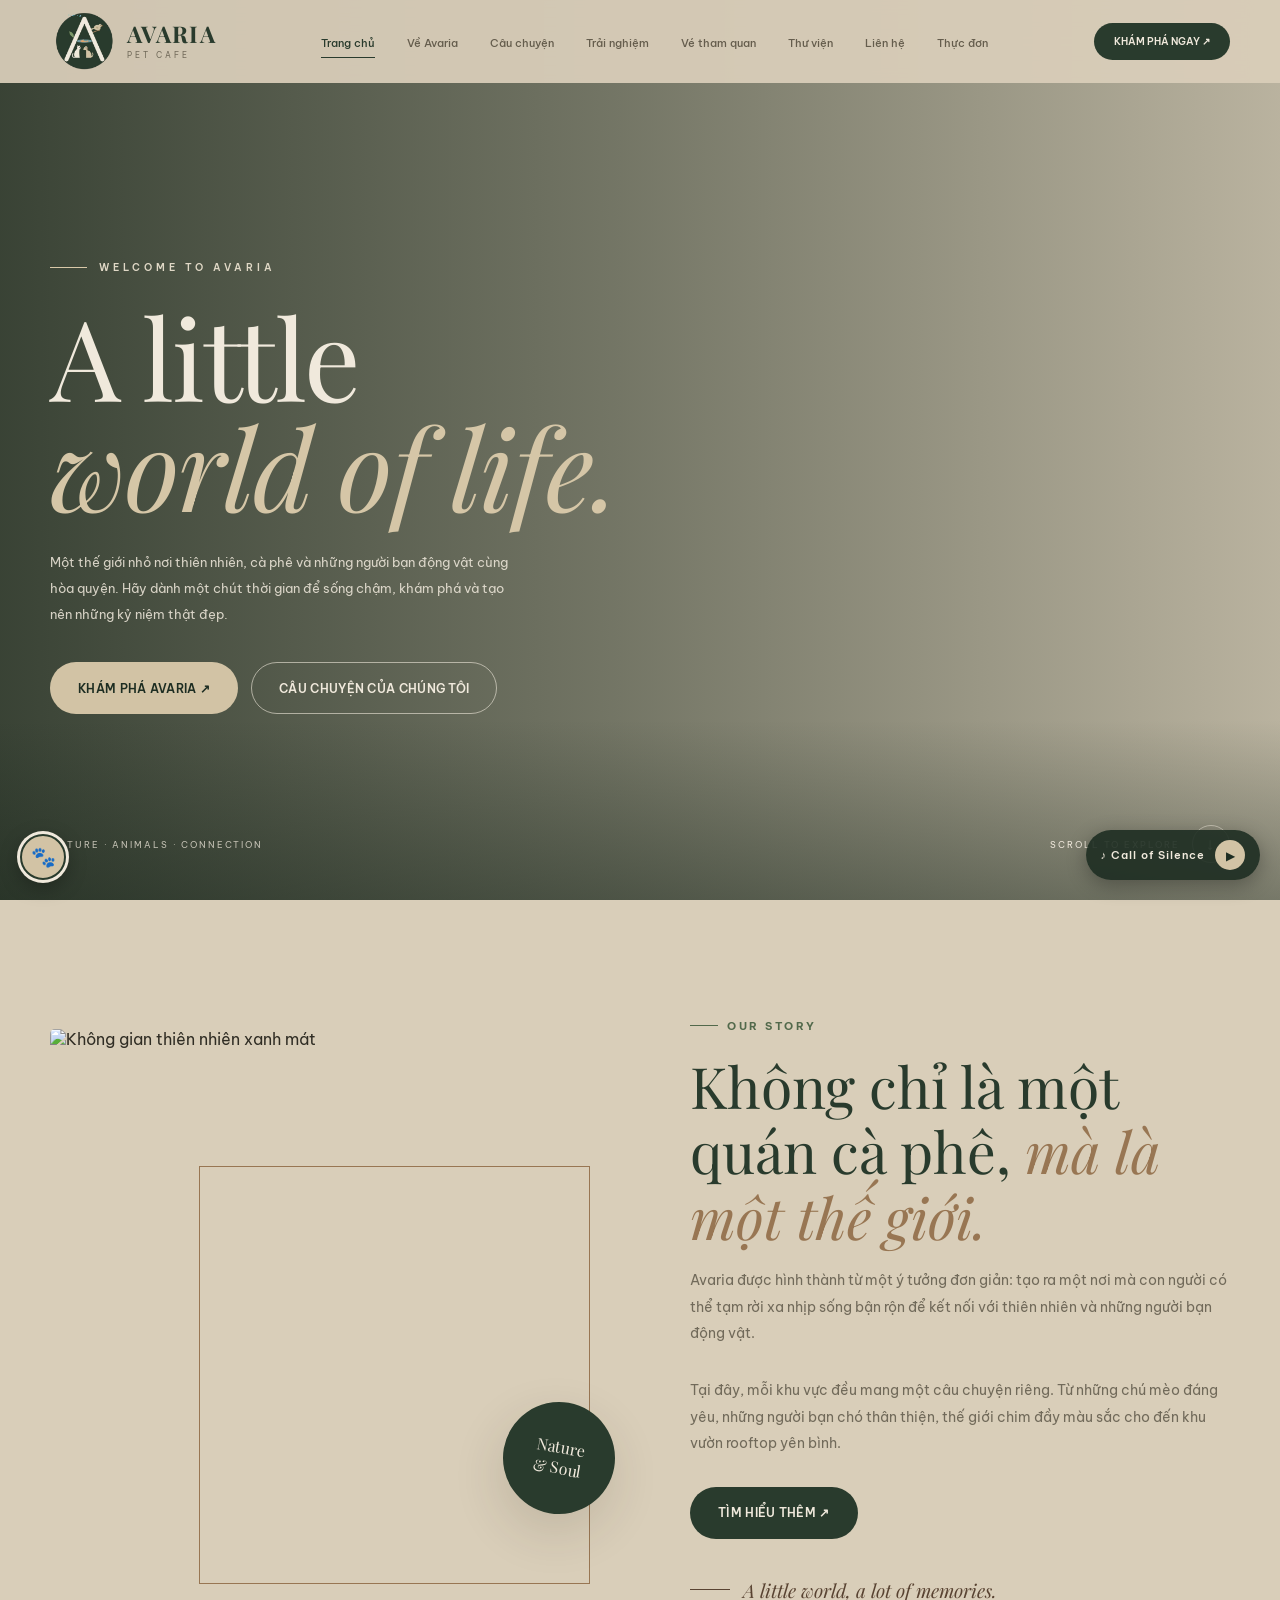
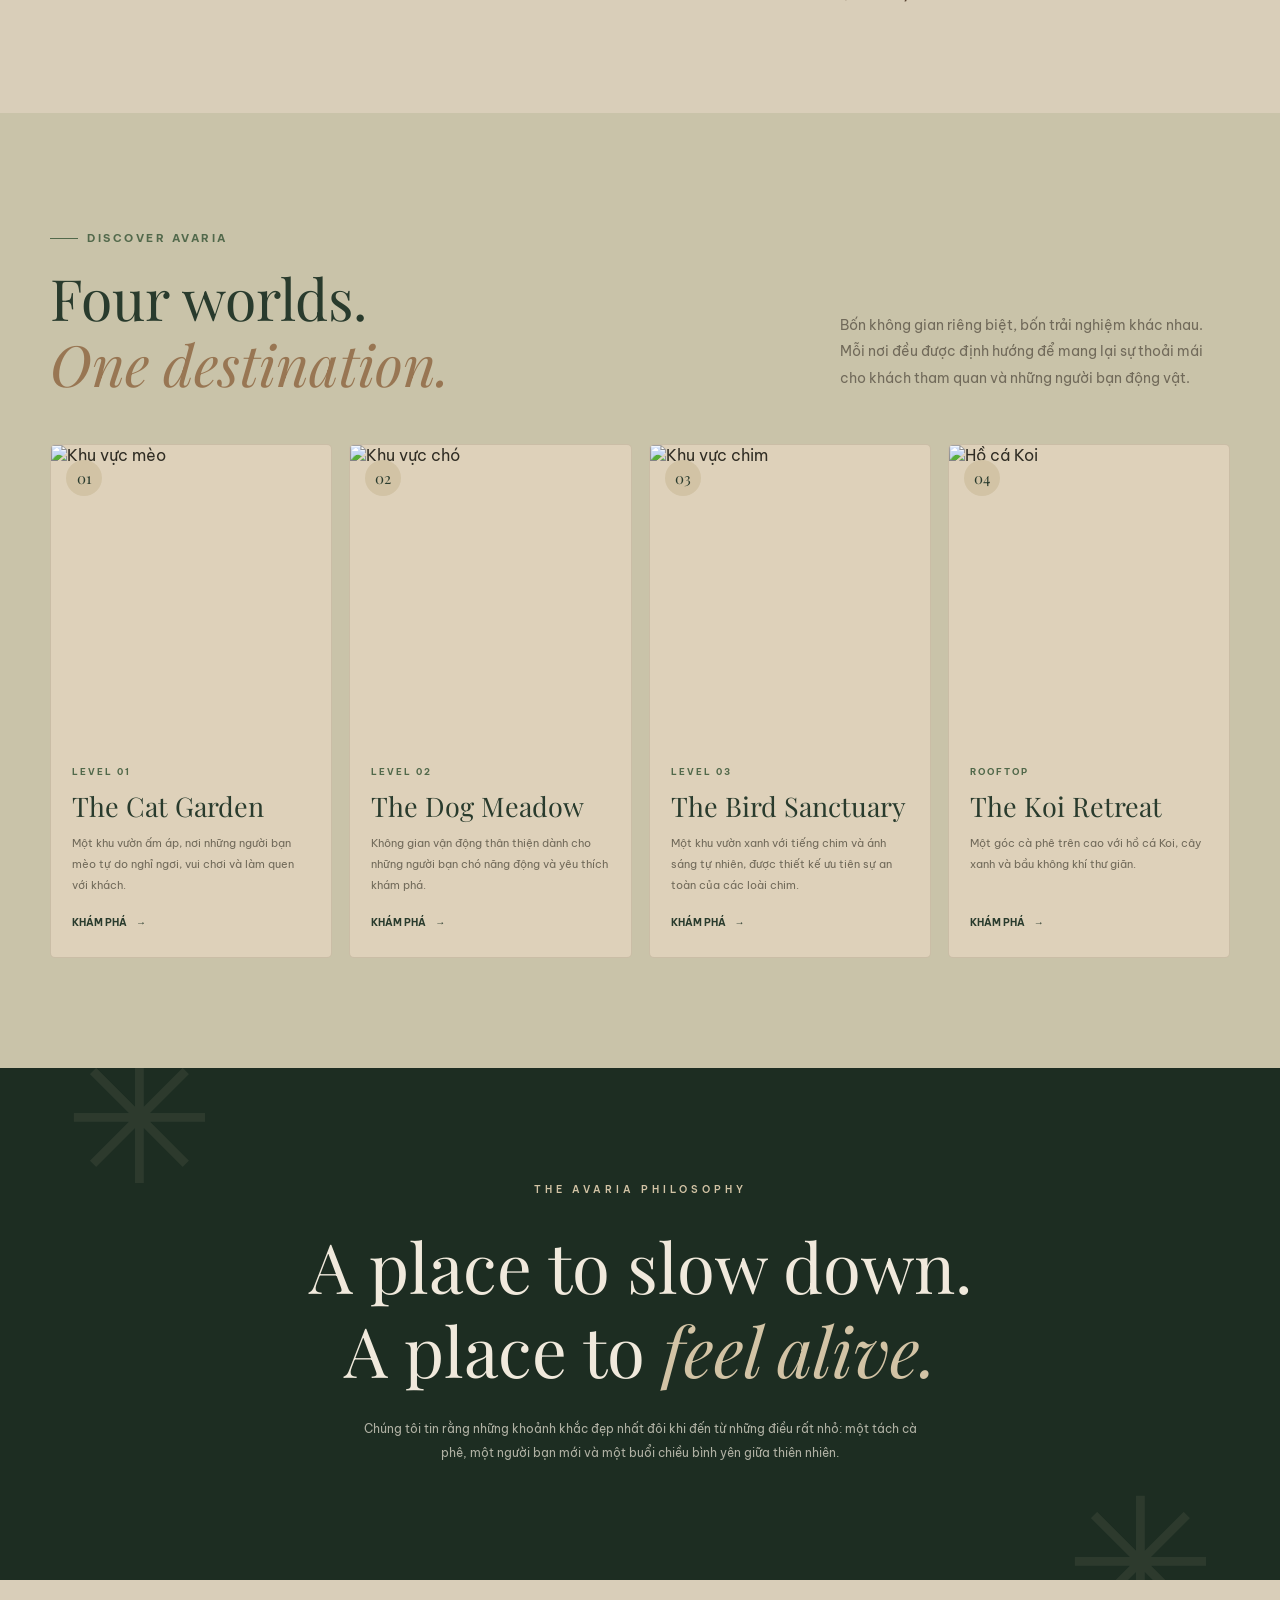
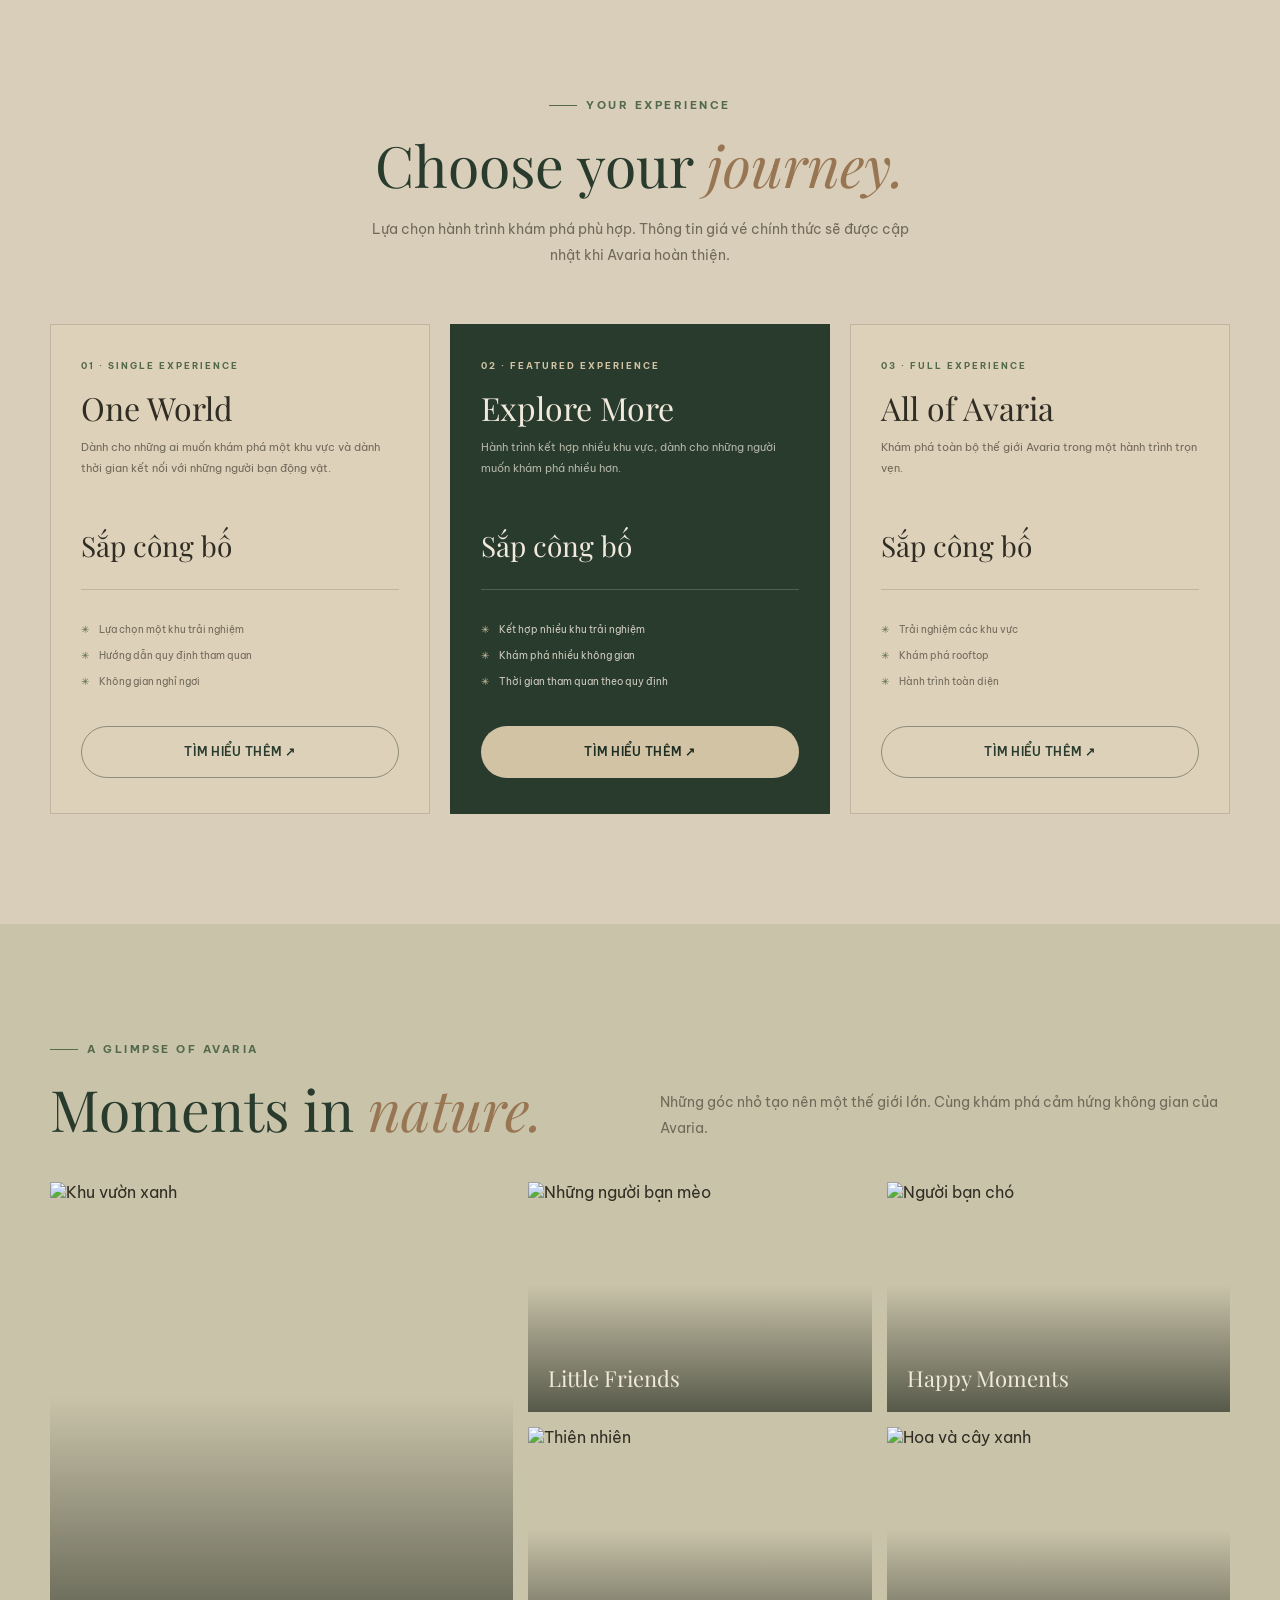
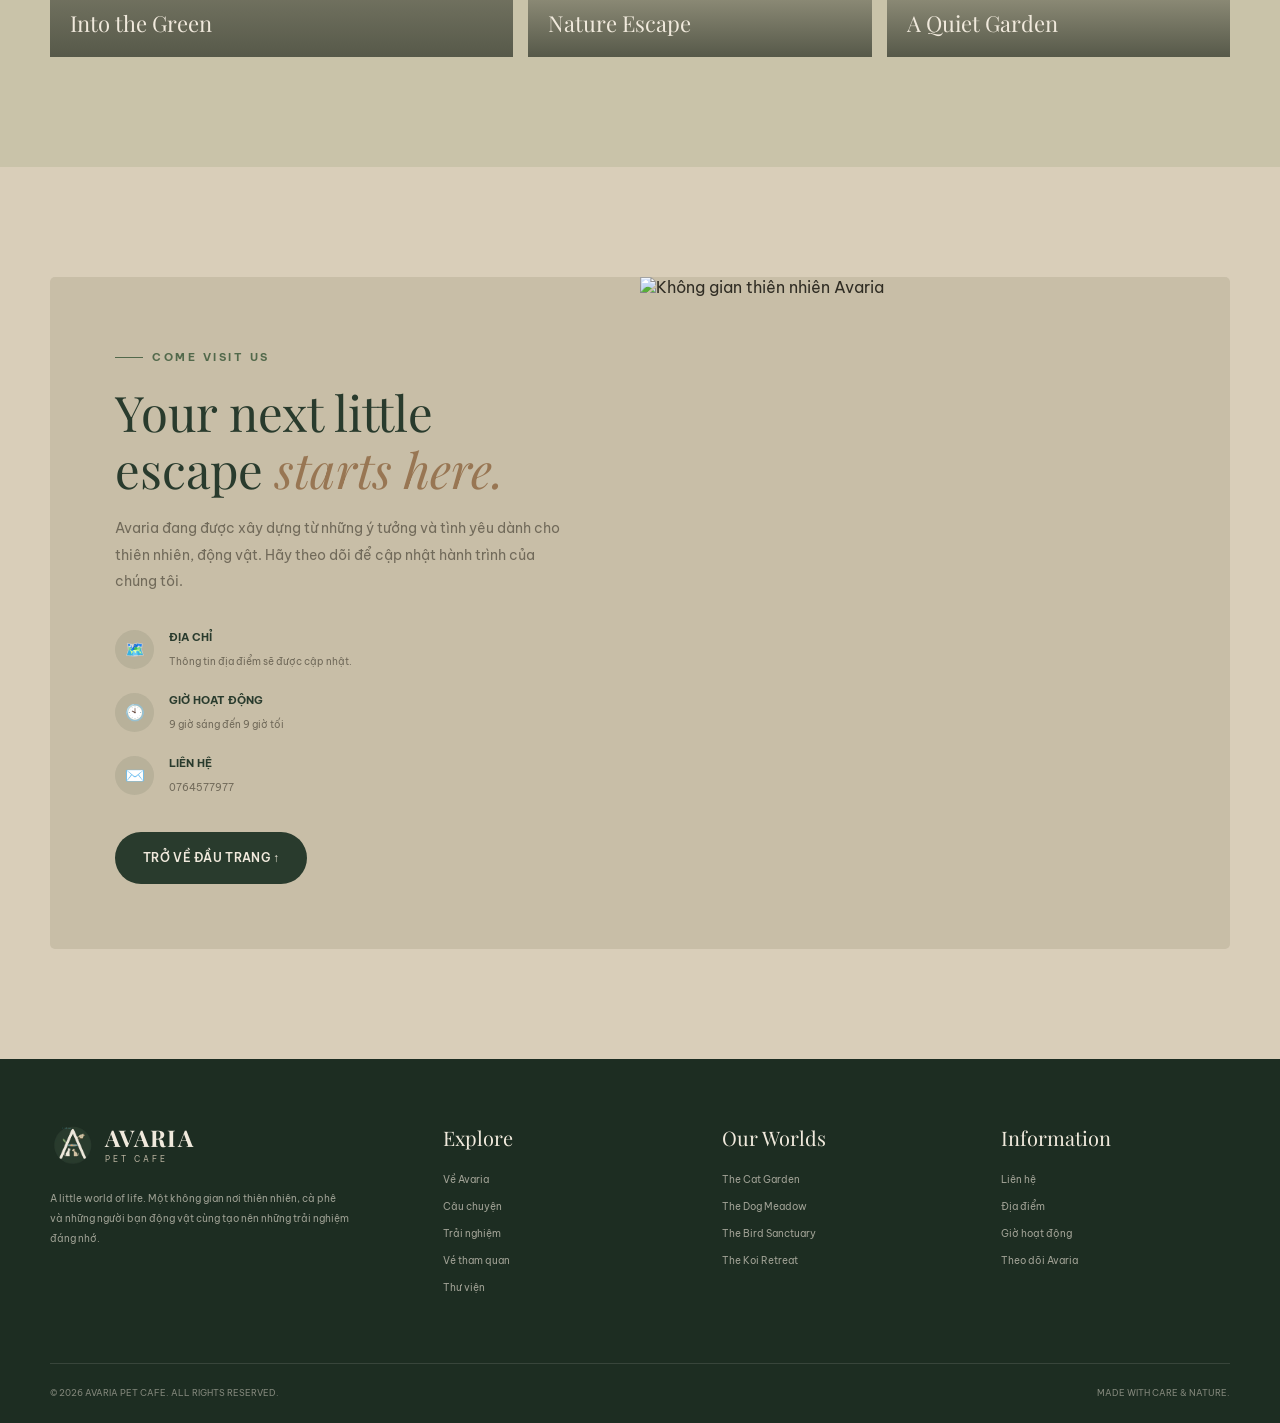
==== index.html @ 608d0e8e "Avaria Pet Cafe website" ====
<!DOCTYPE html>
<html lang="vi">
<head>
    <meta charset="UTF-8">
    <meta name="viewport" content="width=device-width, initial-scale=1.0">
    <meta name="description" content="Avaria Pet Cafe - Không gian cà phê thiên nhiên và trải nghiệm gần gũi với những người bạn động vật.">
    <meta name="theme-color" content="#293b2d">

    <title>Avaria Pet Cafe | A Little World of Life</title>

    <link rel="preconnect" href="https://fonts.googleapis.com">
    <link rel="preconnect" href="https://fonts.gstatic.com" crossorigin>

    <link href="https://fonts.googleapis.com/css2?family=Playfair+Display:ital,wght@0,400;0,500;0,600;1,400;1,500&family=Be+Vietnam+Pro:wght@300;400;500;600;700;800&display=swap" rel="stylesheet">

    <link rel="stylesheet" href="style.css">
</head>

<body>

    <!-- HEADER -->

    <header class="header" id="header">
        <div class="container navbar">

            <a href="#home" class="logo">
                <img src="logoava.png" alt="Avaria Pet Cafe Logo" class="logo-img">
                <div class="logo-text">
                    <strong>AVARIA</strong>
                    <span>PET CAFE</span>
                </div>
            </a>

            <ul class="nav-links" id="navLinks">
                <li><a href="#home" class="active">Trang chủ</a></li>
                <li><a href="#about">Về Avaria</a></li>
                <li><a href="story.html">Câu chuyện</a></li>
                <li><a href="#experience">Trải nghiệm</a></li>
                <li><a href="#tickets">Vé tham quan</a></li>
                <li><a href="#gallery">Thư viện</a></li>
                <li><a href="#contact">Liên hệ</a></li>
                <li><a href="menu.html" class="active">Thực đơn</a></li>
            </ul>

            <div class="nav-right">
                <a href="#tickets" class="nav-booking">KHÁM PHÁ NGAY ↗</a>

                <button
                    class="menu-toggle"
                    id="menuToggle"
                    aria-label="Mở menu"
                    aria-expanded="false"
                >☰</button>
            </div>

        </div>
    </header>


    <main>

        <!-- HERO -->

        <section class="hero" id="home">

            <div class="container">
                <div class="hero-content">

                    <div class="hero-label">
                        Welcome to Avaria
                    </div>

                    <h1>
                        A little
                        <span>world of life.</span>
                    </h1>

                    <p class="hero-description">
                        Một thế giới nhỏ nơi thiên nhiên, cà phê và những người
                        bạn động vật cùng hòa quyện. Hãy dành một chút thời gian
                        để sống chậm, khám phá và tạo nên những kỷ niệm thật đẹp.
                    </p>

                    <div class="hero-actions">
                        <a href="#experience" class="btn btn-primary">
                            KHÁM PHÁ AVARIA ↗
                        </a>

                        <a href="#about" class="btn btn-outline">
                            CÂU CHUYỆN CỦA CHÚNG TÔI
                        </a>
                    </div>

                </div>
            </div>

            <div class="hero-bottom">
                <div class="container hero-bottom-inner">

                    <div class="hero-note">
                        NATURE · ANIMALS · CONNECTION
                    </div>

                    <a href="#about" class="scroll-indicator">
                        SCROLL TO EXPLORE
                        <span>↓</span>
                    </a>

                </div>
            </div>

        </section>


        <!-- ABOUT -->

        <section class="section intro" id="about">

            <div class="container intro-grid">

                <div class="intro-image reveal">

                    <img
                        src="https://images.unsplash.com/photo-1441974231531-c6227db76b6e?auto=format&fit=crop&w=1000&q=85"
                        alt="Không gian thiên nhiên xanh mát"
                        loading="lazy"
                    >

                    <div class="intro-stamp">
                        Nature<br>& Soul
                    </div>

                </div>


                <div class="intro-content reveal">

                    <div class="section-tag">Our Story</div>

                    <h2 class="section-title">
                        Không chỉ là một quán cà phê,
                        <span class="accent">mà là một thế giới.</span>
                    </h2>

                    <p class="section-description">
                        Avaria được hình thành từ một ý tưởng đơn giản:
                        tạo ra một nơi mà con người có thể tạm rời xa nhịp sống
                        bận rộn để kết nối với thiên nhiên và những người bạn động vật.
                    </p>

                    <p class="section-description">
                        Tại đây, mỗi khu vực đều mang một câu chuyện riêng.
                        Từ những chú mèo đáng yêu, những người bạn chó thân thiện,
                        thế giới chim đầy màu sắc cho đến khu vườn rooftop yên bình.
                    </p>

                    <a href="#experience" class="btn btn-primary">
                        TÌM HIỂU THÊM ↗
                    </a>

                    <div class="intro-signature">
                        <div class="signature-line"></div>
                        <span>A little world, a lot of memories.</span>
                    </div>

                </div>

            </div>

        </section>


        <!-- EXPERIENCE -->

        <section class="section experience" id="experience">

            <div class="container">

                <div class="experience-heading reveal">

                    <div>
                        <div class="section-tag">Discover Avaria</div>

                        <h2 class="section-title">
                            Four worlds.<br>
                            <span class="accent">One destination.</span>
                        </h2>
                    </div>

                    <p class="section-description">
                        Bốn không gian riêng biệt, bốn trải nghiệm khác nhau.
                        Mỗi nơi đều được định hướng để mang lại sự thoải mái
                        cho khách tham quan và những người bạn động vật.
                    </p>

                </div>


                <div class="experience-grid">

                    <article class="experience-card reveal">

                        <div class="experience-image">
                            <img
                                src="https://images.unsplash.com/photo-1573865526739-10659fec78a5?auto=format&fit=crop&w=800&q=85"
                                alt="Khu vực mèo"
                                loading="lazy"
                            >

                            <div class="experience-number">01</div>
                        </div>

                        <div class="experience-info">
                            <small>Level 01</small>
                            <h3>The Cat Garden</h3>

                            <p>
                                Một khu vườn ấm áp, nơi những người bạn mèo
                                tự do nghỉ ngơi, vui chơi và làm quen với khách.
                            </p>

                            <a href="#contact" class="text-link">
                                KHÁM PHÁ <span>→</span>
                            </a>
                        </div>

                    </article>


                    <article class="experience-card reveal">

                        <div class="experience-image">
                            <img
                                src="https://images.unsplash.com/photo-1551717743-49959800b1f6?auto=format&fit=crop&w=800&q=85"
                                alt="Khu vực chó"
                                loading="lazy"
                            >

                            <div class="experience-number">02</div>
                        </div>

                        <div class="experience-info">
                            <small>Level 02</small>
                            <h3>The Dog Meadow</h3>

                            <p>
                                Không gian vận động thân thiện dành cho những
                                người bạn chó năng động và yêu thích khám phá.
                            </p>

                            <a href="#contact" class="text-link">
                                KHÁM PHÁ <span>→</span>
                            </a>
                        </div>

                    </article>


                    <article class="experience-card reveal">

                        <div class="experience-image">
                            <img
                                src="https://images.unsplash.com/photo-1444464666168-49d633b86797?auto=format&fit=crop&w=800&q=85"
                                alt="Khu vực chim"
                                loading="lazy"
                            >

                            <div class="experience-number">03</div>
                        </div>

                        <div class="experience-info">
                            <small>Level 03</small>
                            <h3>The Bird Sanctuary</h3>

                            <p>
                                Một khu vườn xanh với tiếng chim và ánh sáng tự nhiên,
                                được thiết kế ưu tiên sự an toàn của các loài chim.
                            </p>

                            <a href="#contact" class="text-link">
                                KHÁM PHÁ <span>→</span>
                            </a>
                        </div>

                    </article>


                    <article class="experience-card reveal">

                        <div class="experience-image">
                           <img
                                src="https://nhaxinhdesign.com/wp-content/uploads/2024/11/thiet-ke-san-vuon-ho-ca-koi-dep-1.webp"
                                alt="Hồ cá Koi"
                                 loading="lazy"
                            >

                            <div class="experience-number">04</div>
                        </div>

                        <div class="experience-info">
                            <small>Rooftop</small>
                            <h3>The Koi Retreat</h3>

                            <p>
                                Một góc cà phê trên cao với hồ cá Koi,
                                cây xanh và bầu không khí thư giãn.
                            </p>

                            <a href="#contact" class="text-link">
                                KHÁM PHÁ <span>→</span>
                            </a>
                        </div>

                    </article>

                </div>

            </div>

        </section>


        <!-- MANIFESTO -->

        <section class="manifesto">

            <div class="manifesto-content reveal">

                <div class="manifesto-label">
                    THE AVARIA PHILOSOPHY
                </div>

                <h2>
                    A place to slow down.<br>
                    A place to <span>feel alive.</span>
                </h2>

                <p>
                    Chúng tôi tin rằng những khoảnh khắc đẹp nhất đôi khi
                    đến từ những điều rất nhỏ: một tách cà phê,
                    một người bạn mới và một buổi chiều bình yên giữa thiên nhiên.
                </p>

            </div>

        </section>


        <!-- TICKETS -->

        <section class="section tickets" id="tickets">

            <div class="container">

                <div class="tickets-heading reveal">

                    <div class="section-tag">Your Experience</div>

                    <h2 class="section-title">
                        Choose your <span class="accent">journey.</span>
                    </h2>

                    <p class="section-description">
                        Lựa chọn hành trình khám phá phù hợp.
                        Thông tin giá vé chính thức sẽ được cập nhật khi Avaria hoàn thiện.
                    </p>

                </div>


                <div class="ticket-grid">

                    <article class="ticket-card reveal">

                        <div class="ticket-label">01 · Single Experience</div>

                        <h3>One World</h3>

                        <p>
                            Dành cho những ai muốn khám phá một khu vực
                            và dành thời gian kết nối với những người bạn động vật.
                        </p>

                        <div class="ticket-price">Sắp công bố</div>

                        <ul class="ticket-features">
                            <li>Lựa chọn một khu trải nghiệm</li>
                            <li>Hướng dẫn quy định tham quan</li>
                            <li>Không gian nghỉ ngơi</li>
                        </ul>

                        <a href="#contact" class="btn btn-outline">
                            TÌM HIỂU THÊM ↗
                        </a>

                    </article>


                    <article class="ticket-card featured reveal">

                        <div class="ticket-label">02 · Featured Experience</div>

                        <h3>Explore More</h3>

                        <p>
                            Hành trình kết hợp nhiều khu vực,
                            dành cho những người muốn khám phá nhiều hơn.
                        </p>

                        <div class="ticket-price">Sắp công bố</div>

                        <ul class="ticket-features">
                            <li>Kết hợp nhiều khu trải nghiệm</li>
                            <li>Khám phá nhiều không gian</li>
                            <li>Thời gian tham quan theo quy định</li>
                        </ul>

                        <a href="#contact" class="btn">
                            TÌM HIỂU THÊM ↗
                        </a>

                    </article>


                    <article class="ticket-card reveal">

                        <div class="ticket-label">03 · Full Experience</div>

                        <h3>All of Avaria</h3>

                        <p>
                            Khám phá toàn bộ thế giới Avaria
                            trong một hành trình trọn vẹn.
                        </p>

                        <div class="ticket-price">Sắp công bố</div>

                        <ul class="ticket-features">
                            <li>Trải nghiệm các khu vực</li>
                            <li>Khám phá rooftop</li>
                            <li>Hành trình toàn diện</li>
                        </ul>

                        <a href="#contact" class="btn btn-outline">
                            TÌM HIỂU THÊM ↗
                        </a>

                    </article>

                </div>

            </div>

        </section>


        <!-- GALLERY -->

        <section class="section gallery" id="gallery">

            <div class="container">

                <div class="gallery-heading reveal">

                    <div>
                        <div class="section-tag">A Glimpse of Avaria</div>

                        <h2 class="section-title">
                            Moments in <span class="accent">nature.</span>
                        </h2>
                    </div>

                    <p class="section-description">
                        Những góc nhỏ tạo nên một thế giới lớn.
                        Cùng khám phá cảm hứng không gian của Avaria.
                    </p>

                </div>


                <div class="gallery-grid">

                    <div class="gallery-item reveal">
                        <img
                            src="https://file.hstatic.net/200000722513/article/khu-rung-mong-mo_-14-scaled_6f6f782bed564163b9823d46649d54c9.jpg"
                            alt="Khu vườn xanh"
                            loading="lazy"
                        >
                        <div class="gallery-caption">Into the Green</div>
                    </div>

                    <div class="gallery-item reveal">
                        <img
                            src="https://images.unsplash.com/photo-1511044568932-338cba0ad803?auto=format&fit=crop&w=800&q=85"
                            alt="Những người bạn mèo"
                            loading="lazy"
                        >
                        <div class="gallery-caption">Little Friends</div>
                    </div>

                    <div class="gallery-item reveal">
                        <img
                            src="https://images.unsplash.com/photo-1552053831-71594a27632d?auto=format&fit=crop&w=800&q=85"
                            alt="Người bạn chó"
                            loading="lazy"
                        >
                        <div class="gallery-caption">Happy Moments</div>
                    </div>

                    <div class="gallery-item reveal">
                        <img
                            src="https://images.unsplash.com/photo-1472396961693-142e6e269027?auto=format&fit=crop&w=800&q=85"
                            alt="Thiên nhiên"
                            loading="lazy"
                        >
                        <div class="gallery-caption">Nature Escape</div>
                    </div>

                    <div class="gallery-item reveal">
                        <img
                            src="https://images.unsplash.com/photo-1490750967868-88aa4486c946?auto=format&fit=crop&w=800&q=85"
                            alt="Hoa và cây xanh"
                            loading="lazy"
                        >
                        <div class="gallery-caption">A Quiet Garden</div>
                    </div>

                </div>

            </div>

        </section>


        <!-- CONTACT -->

        <section class="section contact" id="contact">

            <div class="container">

                <div class="contact-box">

                    <div class="contact-content reveal">

                        <div class="section-tag">Come Visit Us</div>

                        <h2 class="section-title">
                            Your next little escape
                            <span class="accent">starts here.</span>
                        </h2>

                        <p class="section-description">
                            Avaria đang được xây dựng từ những ý tưởng
                            và tình yêu dành cho thiên nhiên, động vật.
                            Hãy theo dõi để cập nhật hành trình của chúng tôi.
                        </p>

                        <ul class="contact-list">

                            <li>
                                <div class="contact-icon">🗺️</div>
                                <div>
                                    <strong>ĐỊA CHỈ</strong>
                                    <span>Thông tin địa điểm sẽ được cập nhật.</span>
                                </div>
                            </li>

                            <li>
                                <div class="contact-icon">🕙</div>
                                <div>
                                    <strong>GIỜ HOẠT ĐỘNG</strong>
                                    <span>9 giờ sáng đến 9 giờ tối</span>
                                </div>
                            </li>

                            <li>
                                <div class="contact-icon">✉️</div>
                                <div>
                                    <strong>LIÊN HỆ</strong>
                                    <span>0764577977</span>
                                </div>
                            </li>

                        </ul>

                        <a href="#home" class="btn btn-primary">
                            TRỞ VỀ ĐẦU TRANG ↑
                        </a>

                    </div>


                    <div class="contact-image">
                        <img
                            src="https://images.unsplash.com/photo-1441974231531-c6227db76b6e?auto=format&fit=crop&w=1200&q=85"
                            alt="Không gian thiên nhiên Avaria"
                            loading="lazy"
                        >
                    </div>

                </div>

            </div>

        </section>

    </main>


    <!-- FOOTER -->

    <footer class="footer">

        <div class="container">

            <div class="footer-grid">

                <div class="footer-brand">

                    <a href="index.html" class="logo">
                         <img src="logoava.png" alt="Avaria Pet Cafe Logo" class="logo-img">
                        <div class="logo-text"><strong>AVARIA</strong><span>PET CAFE</span></div>
                    </a>

                    <p class="footer-about">
                        A little world of life. Một không gian nơi thiên nhiên,
                        cà phê và những người bạn động vật cùng tạo nên
                        những trải nghiệm đáng nhớ.
                    </p>

                </div>


                <div class="footer-column">
                    <h4>Explore</h4>
                    <a href="#about">Về Avaria</a>
                    <a href="story.html">Câu chuyện</a>
                    <a href="#experience">Trải nghiệm</a>
                    <a href="#tickets">Vé tham quan</a>
                    <a href="#gallery">Thư viện</a>
                </div>


                <div class="footer-column">
                    <h4>Our Worlds</h4>
                    <a href="#experience">The Cat Garden</a>
                    <a href="#experience">The Dog Meadow</a>
                    <a href="#experience">The Bird Sanctuary</a>
                    <a href="#experience">The Koi Retreat</a>
                </div>


                <div class="footer-column">
                    <h4>Information</h4>
                    <a href="#contact">Liên hệ</a>
                    <a href="#contact">Địa điểm</a>
                    <a href="#contact">Giờ hoạt động</a>
                    <a href="#home">Theo dõi Avaria</a>
                </div>

            </div>


            <div class="footer-bottom">
                <span>
                    © <span id="currentYear"></span>
                    AVARIA PET CAFE. ALL RIGHTS RESERVED.
                </span>

                <span>MADE WITH CARE & NATURE.</span>
            </div>

        </div>

    </footer>


    <!-- JAVASCRIPT -->

    <script>

        // HEADER SCROLL EFFECT

        const header = document.getElementById("header");

        window.addEventListener("scroll", () => {
            header.classList.toggle("scrolled", window.scrollY > 30);
        });


        // MOBILE MENU

        const menuToggle = document.getElementById("menuToggle");
        const navLinks = document.getElementById("navLinks");

        menuToggle.addEventListener("click", () => {
            const isOpen = navLinks.classList.toggle("open");

            menuToggle.textContent = isOpen ? "×" : "☰";
            menuToggle.setAttribute("aria-expanded", String(isOpen));
        });


        // CLOSE MENU AFTER CLICK

        document.querySelectorAll(".nav-links a").forEach(link => {
            link.addEventListener("click", () => {
                navLinks.classList.remove("open");
                menuToggle.textContent = "☰";
                menuToggle.setAttribute("aria-expanded", "false");
            });
        });


        // ACTIVE NAVIGATION

        const sections = document.querySelectorAll("main section[id]");
        const navItems = document.querySelectorAll(".nav-links a");

        const navObserver = new IntersectionObserver((entries) => {

            entries.forEach(entry => {

                if (entry.isIntersecting) {

                    navItems.forEach(link => {

                        link.classList.toggle(
                            "active",
                            link.getAttribute("href") === "#" + entry.target.id
                        );

                    });

                }

            });

        }, {
            rootMargin: "-35% 0px -55% 0px"
        });

        sections.forEach(section => {
            navObserver.observe(section);
        });


        // REVEAL ON SCROLL

        const revealElements = document.querySelectorAll(".reveal");

        const revealObserver = new IntersectionObserver((entries, observer) => {

            entries.forEach(entry => {

                if (entry.isIntersecting) {

                    entry.target.classList.add("show");
                    observer.unobserve(entry.target);

                }

            });

        }, {
            threshold: 0.12
        });

        revealElements.forEach(element => {
            revealObserver.observe(element);
        });


        // AUTOMATIC YEAR

        document.getElementById("currentYear").textContent =
            new Date().getFullYear();


        // CLOSE MENU WHEN CLICKING OUTSIDE

        document.addEventListener("click", (event) => {

            const clickedInsideMenu = navLinks.contains(event.target);
            const clickedToggle = menuToggle.contains(event.target);

            if (!clickedInsideMenu && !clickedToggle) {

                navLinks.classList.remove("open");
                menuToggle.textContent = "☰";
                menuToggle.setAttribute("aria-expanded", "false");

            }

        });

    </script>



<!-- Trình phát nhạc nền Call of Silence (Đồng bộ liên trang) -->
<div style="position: fixed; bottom: 20px; right: 20px; z-index: 9999; background: rgba(29, 45, 34, 0.9); padding: 10px 15px; border-radius: 30px; display: flex; align-items: center; gap: 10px; box-shadow: 0 5px 20px rgba(0,0,0,0.3);">
    <span style="color: #f0e9dc; font-size: 11px; font-family: var(--sans); font-weight: 600; letter-spacing: 1px;">♪ Call of Silence</span>
    <audio id="bgMusic" loop>
        <source src="callofsilence.mp3" type="audio/mpeg">
    </audio>
    <button onclick="toggleMusic()" id="musicBtn" style="background: #d2c3a5; border: none; width: 30px; height: 30px; border-radius: 50%; cursor: pointer; display: grid; place-items: center; font-size: 12px; color: #1d2d22;">▶</button>
</div>

<script>
    const music = document.getElementById('bgMusic');
    const btn = document.getElementById('musicBtn');

    // Khôi phục mốc thời gian và trạng thái nhạc khi chuyển trang
    window.addEventListener('DOMContentLoaded', () => {
        const savedTime = sessionStorage.getItem('avaria_music_time');
        const isPlaying = sessionStorage.getItem('avaria_music_playing');

        if (savedTime) {
            music.currentTime = parseFloat(savedTime);
        }

        if (isPlaying === 'true') {
            music.play().then(() => {
                btn.textContent = '❚❚';
            }).catch(() => {
                // Nếu trình duyệt chặn tự phát lúc mới mở lại, chờ cú click đầu tiên trên trang
                btn.textContent = '▶';
                document.addEventListener('click', function resumeOnFirstClick() {
                    if (sessionStorage.getItem('avaria_music_playing') === 'true' && music.paused) {
                        music.play();
                        btn.textContent = '❚❚';
                    }
                    document.removeEventListener('click', resumeOnFirstClick);
                }, { once: true });
            });
        }
    });

    // Lưu mốc thời gian liên tục trước khi rời trang
    window.addEventListener('beforeunload', () => {
        sessionStorage.setItem('avaria_music_time', music.currentTime);
        sessionStorage.setItem('avaria_music_playing', !music.paused);
    });

    // Bật/Tắt nhạc thủ công
    function toggleMusic() {
        if (music.paused) {
            music.play();
            btn.textContent = '❚❚';
            sessionStorage.setItem('avaria_music_playing', 'true');
        } else {
            music.pause();
            btn.textContent = '▶';
            sessionStorage.setItem('avaria_music_playing', 'false');
        }
    }
</script>
</script>

    <script src="paws.js"></script>
</body>
</html>
---- style.css ----
/* =========================================
   AVARIA PET CAFE
   NATURE / WOOD / STONE / FOREST
========================================= */


/* =========================================
   1. GLOBAL
========================================= */

:root {
    --green: #293b2d;
    --green-light: #52694b;
    --green-dark: #1d2d22;
    --green-soft: #59694e;

    --wood: #594332;
    --wood-light: #987653;
    --wood-dark: #392b20;

    --stone: #b9a88b;
    --stone-light: #d2c3a5;
    --stone-dark: #82745e;

    --background: #d9ceb9;
    --background-light: #e5dbc9;
    --background-dark: #c6b89f;

    --surface: #cfc1a9;
    --surface-light: #ded1ba;

    --text: #302d24;
    --muted: #716a5a;
    --white: #f0e9dc;

    --border: rgba(62, 53, 39, 0.18);
    --shadow: 0 18px 50px rgba(49, 39, 25, 0.14);

    --radius: 22px;

    --serif: "Playfair Display", Georgia, serif;
    --sans: "Be Vietnam Pro", sans-serif;
}


* {
    margin: 0;
    padding: 0;
    box-sizing: border-box;
}


html {
    scroll-behavior: smooth;
    scroll-padding-top: 95px;
}


body {
    font-family: var(--sans);
    color: var(--text);
    background: var(--background);
    overflow-x: hidden;
}


a {
    text-decoration: none;
    color: inherit;
}


button {
    font: inherit;
}


img {
    display: block;
    width: 100%;
    object-fit: cover;
}


.container {
    width: min(1180px, calc(100% - 48px));
    margin: auto;
}


.section {
    padding: 110px 0;
}


.section-tag {
    display: inline-flex;
    align-items: center;
    gap: 9px;

    color: var(--green-light);

    font-size: 11px;
    font-weight: 700;
    letter-spacing: 2.5px;
    text-transform: uppercase;

    margin-bottom: 20px;
}


.section-tag::before {
    content: "";

    width: 28px;
    height: 1px;

    background: var(--green-light);
}


.section-title {
    font-family: var(--serif);
    font-size: clamp(36px, 5vw, 57px);
    line-height: 1.15;
    font-weight: 400;

    color: var(--green);
}


.section-description {
    color: var(--muted);
    font-size: 14px;
    line-height: 1.9;

    max-width: 570px;
    margin-top: 18px;
}


.accent {
    color: var(--wood-light);
    font-style: italic;
}


/* =========================================
   2. BUTTONS
========================================= */

.btn {
    min-height: 52px;
    padding: 0 27px;

    border-radius: 50px;

    display: inline-flex;
    align-items: center;
    justify-content: center;
    gap: 12px;

    font-size: 12px;
    font-weight: 600;
    letter-spacing: .3px;

    transition: .3s ease;
    cursor: pointer;

    border: 1px solid transparent;
}


.btn-primary {
    background: var(--green);
    color: var(--white);
}


.btn-primary:hover {
    background: var(--green-light);
    transform: translateY(-3px);
    box-shadow: 0 10px 25px rgba(38, 59, 44, .2);
}


.btn-outline {
    color: var(--green);
    border-color: rgba(41, 59, 45, .45);
    background: transparent;
}


.btn-outline:hover {
    background: var(--green);
    color: var(--white);
    transform: translateY(-3px);
}


/* =========================================
   3. HEADER (Trang chủ)
========================================= */

.header {
    position: fixed;
    top: 0;
    left: 0;

    width: 100%;
    z-index: 1000;

    background: rgba(217, 206, 185, .94);
    backdrop-filter: blur(16px);

    border-bottom: 1px solid transparent;
    transition: .3s ease;
}


.header.scrolled {
    border-bottom-color: var(--border);
    box-shadow: 0 5px 25px rgba(31, 40, 28, .09);
}


.navbar {
    height: 82px;

    display: flex;
    align-items: center;
    justify-content: space-between;
}


.logo {
    display: flex;
    align-items: center;
    gap: 11px;
}


.logo-mark {
    width: 43px;
    height: 43px;

    background: var(--green);
    color: var(--white);

    display: grid;
    place-items: center;

    border-radius: 50%;

    font-family: var(--serif);
    font-size: 25px;
}


.logo-text strong {
    display: block;

    color: var(--green);
    font-family: var(--serif);

    font-size: 23px;
    letter-spacing: 1.3px;
    line-height: 1;
}


.logo-text span {
    display: block;

    font-size: 8px;
    letter-spacing: 3px;

    color: var(--muted);
    margin-top: 5px;
}


.nav-links {
    display: flex;
    align-items: center;
    gap: 32px;

    list-style: none;
}


.nav-links a {
    position: relative;

    font-size: 11px;
    font-weight: 500;

    color: #655d4d;
    transition: .25s;
}


.nav-links a::after {
    content: "";

    position: absolute;
    left: 0;
    bottom: -8px;

    width: 0;
    height: 1px;

    background: var(--green);
    transition: .25s;
}


.nav-links a:hover,
.nav-links a.active {
    color: var(--green);
}


.nav-links a:hover::after,
.nav-links a.active::after {
    width: 100%;
}


.nav-right {
    display: flex;
    align-items: center;
    gap: 15px;
}


.nav-booking {
    padding: 12px 20px;

    background: var(--green);
    color: var(--white);

    border-radius: 50px;

    font-size: 10px;
    font-weight: 600;

    transition: .3s;
}


.nav-booking:hover {
    background: var(--green-light);
}


.menu-toggle {
    display: none;

    width: 42px;
    height: 42px;

    border: 1px solid var(--border);
    border-radius: 50%;

    background: transparent;
    color: var(--green);

    font-size: 22px;
    cursor: pointer;
}


/* =========================================
   4. HERO
========================================= */

.hero {
    min-height: 760px;
    height: 100svh;
    max-height: 900px;

    position: relative;

    display: flex;
    align-items: center;

    color: var(--white);
    overflow: hidden;

    background:
        linear-gradient(
            90deg,
            rgba(22, 36, 24, .82) 0%,
            rgba(22, 36, 24, .52) 48%,
            rgba(22, 36, 24, .16) 100%
        ),
        url("https://images.unsplash.com/photo-1448375240586-882707db888b?auto=format&fit=crop&w=2200&q=85")
        center 55% / cover;
}


.hero::after {
    content: "";

    position: absolute;
    inset: auto 0 0;

    height: 180px;

    background: linear-gradient(
        transparent,
        rgba(18, 32, 22, .4)
    );
}


.hero-content {
    position: relative;
    z-index: 2;

    padding-top: 75px;
    max-width: 750px;

    animation: heroReveal 1s ease both;
}


.hero-label {
    display: flex;
    align-items: center;
    gap: 12px;

    font-size: 10px;
    letter-spacing: 4px;
    font-weight: 600;
    text-transform: uppercase;

    margin-bottom: 27px;
    color: #e0d8c6;
}


.hero-label::before {
    content: "";

    width: 37px;
    height: 1px;

    background: #d9c9a9;
}


.hero h1 {
    font-family: var(--serif);
    font-weight: 400;

    font-size: clamp(65px, 9vw, 112px);
    line-height: .98;
    letter-spacing: -2px;
}


.hero h1 span {
    display: block;

    font-style: italic;
    color: #d5c6a7;
}


.hero-description {
    max-width: 460px;

    margin-top: 29px;

    color: rgba(240, 233, 220, .86);

    font-size: 13px;
    line-height: 2;
}


.hero-actions {
    display: flex;
    flex-wrap: wrap;
    gap: 13px;

    margin-top: 35px;
}


.hero .btn-primary {
    background: var(--stone-light);
    color: var(--green-dark);
}


.hero .btn-primary:hover {
    background: #e2d4b8;
}


.hero .btn-outline {
    color: var(--white);
    border-color: rgba(240, 233, 220, .6);
}


.hero .btn-outline:hover {
    background: var(--white);
    color: var(--green);
}


.hero-bottom {
    position: absolute;
    z-index: 3;

    bottom: 37px;
    left: 0;

    width: 100%;
}


.hero-bottom-inner {
    display: flex;
    justify-content: space-between;
    align-items: center;
}


.hero-note {
    font-size: 9px;
    letter-spacing: 2px;
    color: rgba(240, 233, 220, .75);
}


.scroll-indicator {
    display: flex;
    align-items: center;
    gap: 12px;

    font-size: 9px;
    letter-spacing: 2px;
    color: var(--white);
}


.scroll-indicator span {
    width: 38px;
    height: 38px;

    border: 1px solid rgba(240, 233, 220, .55);
    border-radius: 50%;

    display: grid;
    place-items: center;

    font-size: 17px;
}


/* =========================================
   5. INTRODUCTION
========================================= */

.intro {
    background: var(--background);
}


.intro-grid {
    display: grid;
    grid-template-columns: 1fr 1fr;

    gap: 100px;
    align-items: center;
}


.intro-image {
    position: relative;
    padding: 0 35px 35px 0;
}


.intro-image img {
    height: 520px;
    border-radius: 5px 130px 5px 5px;
}


.intro-image::after {
    content: "";

    position: absolute;
    z-index: -1;

    right: 0;
    bottom: 0;

    width: 72%;
    height: 75%;

    border: 1px solid var(--wood-light);
}


.intro-stamp {
    position: absolute;

    right: -25px;
    bottom: 70px;

    width: 112px;
    height: 112px;

    background: var(--green);
    border-radius: 50%;

    color: var(--white);

    display: grid;
    place-items: center;

    text-align: center;

    font-family: var(--serif);
    font-size: 16px;
    line-height: 1.3;

    transform: rotate(10deg);
    box-shadow: var(--shadow);
}


.intro-content .section-description {
    margin-bottom: 30px;
}


.intro-signature {
    display: flex;
    align-items: center;
    gap: 13px;

    margin-top: 38px;
}


.signature-line {
    width: 40px;
    height: 1px;

    background: var(--wood);
}


.intro-signature span {
    color: var(--wood);
    font-family: var(--serif);
    font-style: italic;
    font-size: 19px;
}


/* =========================================
   6. EXPERIENCE
========================================= */

.experience {
    background: #c9c3a9;
}


.experience-heading {
    display: flex;
    justify-content: space-between;
    align-items: end;

    gap: 35px;
    margin-bottom: 48px;
}


.experience-heading .section-description {
    max-width: 390px;
    margin-bottom: 5px;
}


.experience-grid {
    display: grid;
    grid-template-columns: repeat(4, 1fr);
    gap: 17px;
}


.experience-card {
    background: var(--surface-light);
    overflow: hidden;

    border-radius: 5px;
    border: 1px solid rgba(68, 53, 34, .13);

    transition: .4s ease;
}


.experience-card:hover {
    transform: translateY(-9px);
    box-shadow: var(--shadow);
}


.experience-image {
    height: 290px;
    overflow: hidden;
    position: relative;
}


.experience-image img {
    height: 100%;
    transition: .6s ease;
}


.experience-card:hover img {
    transform: scale(1.07);
}


.experience-number {
    position: absolute;
    top: 15px;
    left: 15px;

    width: 36px;
    height: 36px;

    border-radius: 50%;

    background: var(--stone-light);
    color: var(--green);

    display: grid;
    place-items: center;

    font-family: var(--serif);
    font-size: 15px;
}


.experience-info {
    padding: 24px 21px 27px;
}


.experience-info small {
    color: var(--green-light);

    font-size: 9px;
    font-weight: 700;
    letter-spacing: 2px;
    text-transform: uppercase;
}


.experience-info h3 {
    font-family: var(--serif);
    font-size: 27px;
    font-weight: 400;

    color: var(--green);
    margin: 9px 0;
}


.experience-info p {
    font-size: 11px;
    line-height: 1.9;
    color: var(--muted);

    min-height: 63px;
}


.text-link {
    display: inline-flex;
    align-items: center;
    gap: 9px;

    color: var(--green);

    font-size: 10px;
    font-weight: 700;

    margin-top: 20px;
}


.text-link span {
    transition: .3s;
}


.text-link:hover span {
    transform: translateX(5px);
}


/* =========================================
   7. MANIFESTO
========================================= */

.manifesto {
    background: var(--green-dark);
    color: var(--white);

    text-align: center;
    padding: 115px 24px;

    position: relative;
    overflow: hidden;
}


.manifesto::before,
.manifesto::after {
    content: "✳";

    position: absolute;

    color: rgba(210, 195, 165, .09);
    font-size: 180px;
}


.manifesto::before {
    top: -65px;
    left: 5%;
}


.manifesto::after {
    bottom: -95px;
    right: 5%;
}


.manifesto-content {
    position: relative;
    z-index: 1;

    max-width: 850px;
    margin: auto;
}


.manifesto-label {
    color: var(--stone-light);

    font-size: 10px;
    font-weight: 600;
    letter-spacing: 4px;

    margin-bottom: 27px;
}


.manifesto h2 {
    font-family: var(--serif);
    font-size: clamp(38px, 6vw, 69px);

    font-weight: 400;
    line-height: 1.22;
}


.manifesto h2 span {
    color: var(--stone-light);
    font-style: italic;
}


.manifesto p {
    max-width: 560px;

    margin: 25px auto 0;

    color: rgba(240, 233, 220, .7);

    font-size: 12px;
    line-height: 2;
}


/* =========================================
   8. TICKETS
========================================= */

.tickets {
    background: var(--background);
}


.tickets-heading {
    text-align: center;
    margin-bottom: 55px;
}


.tickets-heading .section-description {
    margin-left: auto;
    margin-right: auto;
}


.ticket-grid {
    display: grid;
    grid-template-columns: repeat(3, 1fr);
    gap: 20px;
}


.ticket-card {
    padding: 35px 30px;

    border: 1px solid var(--border);
    background: var(--surface-light);

    position: relative;
    transition: .3s;
}


.ticket-card:hover {
    transform: translateY(-7px);
    box-shadow: var(--shadow);
}


.ticket-card.featured {
    background: var(--green);
    color: var(--white);

    border-color: var(--green);
}


.ticket-card .ticket-label {
    font-size: 9px;
    letter-spacing: 2px;
    font-weight: 700;

    color: var(--green-light);
    text-transform: uppercase;
}


.ticket-card.featured .ticket-label {
    color: var(--stone-light);
}


.ticket-card h3 {
    font-family: var(--serif);
    font-size: 32px;
    font-weight: 400;

    margin: 15px 0 8px;
}


.ticket-card p {
    font-size: 11px;
    line-height: 1.9;

    color: var(--muted);
    min-height: 65px;
}


.ticket-card.featured p {
    color: rgba(240, 233, 220, .7);
}


.ticket-price {
    font-family: var(--serif);
    font-size: 28px;

    margin: 25px 0;
}


.ticket-price small {
    font-family: var(--sans);
    font-size: 10px;
    font-weight: 400;

    color: var(--muted);
}


.ticket-card.featured .ticket-price small {
    color: rgba(240, 233, 220, .65);
}


.ticket-features {
    list-style: none;

    padding-top: 20px;
    border-top: 1px solid var(--border);
}


.ticket-card.featured .ticket-features {
    border-color: rgba(240, 233, 220, .2);
}


.ticket-features li {
    font-size: 10px;
    margin: 13px 0;

    color: var(--muted);
}


.ticket-card.featured .ticket-features li {
    color: rgba(240, 233, 220, .83);
}


.ticket-features li::before {
    content: "✳";

    margin-right: 10px;
    color: var(--green-light);
}


.ticket-card.featured .ticket-features li::before {
    color: var(--stone-light);
}


.ticket-card .btn {
    width: 100%;
    margin-top: 25px;
}


.ticket-card.featured .btn {
    background: var(--stone-light);
    color: var(--green-dark);
}


.ticket-card.featured .btn:hover {
    background: var(--white);
}


/* =========================================
   9. GALLERY
========================================= */

.gallery {
    background: #c9c3a9;
}


.gallery-heading {
    display: flex;
    justify-content: space-between;
    align-items: end;

    gap: 25px;
    margin-bottom: 40px;
}


.gallery-grid {
    display: grid;

    grid-template-columns: 1.35fr 1fr 1fr;
    grid-template-rows: 230px 230px;

    gap: 15px;
}


.gallery-item {
    overflow: hidden;
    position: relative;
}


.gallery-item:first-child {
    grid-row: span 2;
}


.gallery-item img {
    width: 100%;
    height: 100%;

    transition: .6s;
}


.gallery-item:hover img {
    transform: scale(1.06);
}


.gallery-item::after {
    content: "";

    position: absolute;
    inset: 45% 0 0;

    background: linear-gradient(
        transparent,
        rgba(25, 32, 22, .65)
    );
}


.gallery-caption {
    position: absolute;

    bottom: 19px;
    left: 20px;

    z-index: 2;

    color: var(--white);

    font-family: var(--serif);
    font-size: 22px;
}


/* =========================================
   10. CONTACT
========================================= */

.contact {
    background: var(--background);
}


.contact-box {
    display: grid;
    grid-template-columns: 1fr 1fr;

    background: #c8bea7;
    border-radius: 5px;
    overflow: hidden;
}


.contact-content {
    padding: 65px;
}


.contact-content .section-title {
    font-size: clamp(35px, 4vw, 49px);
}


.contact-list {
    list-style: none;
    margin: 35px 0;
}


.contact-list li {
    display: flex;
    gap: 15px;

    margin: 22px 0;
    align-items: flex-start;
}


.contact-icon {
    width: 39px;
    height: 39px;

    background: rgba(41, 59, 45, .1);
    color: var(--green);

    display: grid;
    place-items: center;

    border-radius: 50%;
    flex-shrink: 0;
}


.contact-list strong {
    display: block;

    font-size: 11px;
    color: var(--green);

    margin-bottom: 5px;
}


.contact-list span {
    font-size: 10px;
    color: var(--muted);
    line-height: 1.8;
}


.contact-image {
    min-height: 500px;
}


.contact-image img {
    height: 100%;
    min-height: 500px;
}


/* =========================================
   11. FOOTER
========================================= */

.footer {
    background: #1d2d22;
    color: var(--white);

    padding: 65px 0 25px;
}


.footer-grid {
    display: grid;
    grid-template-columns: 1.5fr 1fr 1fr 1fr;

    gap: 50px;
    padding-bottom: 55px;
}


.footer .logo-mark {
    background: var(--stone-light);
    color: var(--green);
}


.footer .logo-text strong {
    color: var(--white);
}


.footer .logo-text span {
    color: #b8b19f;
}


.footer-about {
    max-width: 300px;

    color: rgba(240, 233, 220, .6);

    font-size: 10px;
    line-height: 2;

    margin-top: 22px;
}


.footer-column h4 {
    font-family: var(--serif);
    font-size: 20px;
    font-weight: 400;

    margin-bottom: 22px;
}


.footer-column a {
    display: block;

    color: rgba(240, 233, 220, .62);

    font-size: 10px;
    margin: 14px 0;

    transition: .25s;
}


.footer-column a:hover {
    color: var(--stone-light);
    transform: translateX(4px);
}


.footer-bottom {
    border-top: 1px solid rgba(240, 233, 220, .13);

    padding-top: 23px;

    display: flex;
    justify-content: space-between;
    gap: 15px;

    color: rgba(240, 233, 220, .48);
    font-size: 9px;
}


/* =========================================
   12. REVEAL ANIMATION
========================================= */

.reveal {
    opacity: 0;
    transform: translateY(30px);

    transition:
        opacity .8s ease,
        transform .8s ease;
}


.reveal.show {
    opacity: 1;
    transform: translateY(0);
}


@keyframes heroReveal {
    from {
        opacity: 0;
        transform: translateY(30px);
    }
    to {
        opacity: 1;
        transform: translateY(0);
    }
}


/* =========================================
   13. RESPONSIVE - TABLET
========================================= */

@media (max-width: 1000px) {

    .nav-links {
        gap: 18px;
    }

    .nav-links a {
        font-size: 10px;
    }

    .experience-grid {
        grid-template-columns: repeat(2, 1fr);
    }

    .experience-image {
        height: 320px;
    }

    .intro-grid {
        gap: 55px;
    }

    .footer-grid {
        grid-template-columns: repeat(2, 1fr);
    }

}


/* =========================================
   14. RESPONSIVE - MOBILE
========================================= */

@media (max-width: 760px) {

    .section {
        padding: 80px 0;
    }

    .container {
        width: min(100% - 36px, 560px);
    }


    /* HEADER */

    .navbar {
        height: 72px;
    }

    .menu-toggle {
        display: block;
    }

    .nav-booking {
        display: none;
    }

    .nav-links {
        position: absolute;

        top: 72px;
        left: 0;

        width: 100%;

        background: var(--background);
        border-bottom: 1px solid var(--border);

        display: none;
        flex-direction: column;
        align-items: stretch;

        gap: 0;
        padding: 10px 24px 20px;
    }

    .nav-links.open {
        display: flex;
    }

    .nav-links li a {
        display: block;
        padding: 15px 0;
        font-size: 12px;
    }

    .nav-links a::after {
        display: none;
    }


    /* HERO */

    .hero {
        min-height: 700px;
        height: 90svh;
        background-position: 58% center;
    }

    .hero h1 {
        font-size: clamp(62px, 15vw, 85px);
    }

    .hero-description {
        font-size: 12px;
        max-width: 360px;
    }

    .hero-bottom {
        bottom: 23px;
    }

    .hero-note {
        font-size: 8px;
        letter-spacing: 1px;
    }


    /* INTRO */

    .intro-grid {
        grid-template-columns: 1fr;
        gap: 55px;
    }

    .intro-image {
        max-width: 500px;
    }

    .intro-image img {
        height: 410px;
    }

    .intro-stamp {
        right: -5px;

        width: 90px;
        height: 90px;

        font-size: 13px;
    }


    /* EXPERIENCE */

    .experience-heading,
    .gallery-heading {
        display: block;
    }

    .experience-heading .section-description {
        margin-top: 15px;
    }

    .experience-grid {
        gap: 12px;
    }

    .experience-image {
        height: 220px;
    }

    .experience-info {
        padding: 19px 15px;
    }

    .experience-info h3 {
        font-size: 23px;
    }

    .experience-info p {
        font-size: 10px;
    }


    /* TICKETS */

    .ticket-grid {
        grid-template-columns: 1fr;
        max-width: 460px;

        margin: auto;
    }

    .ticket-card {
        padding: 30px 25px;
    }


    /* GALLERY */

    .gallery-grid {
        grid-template-columns: 1fr 1fr;
        grid-template-rows: 260px 180px 180px;

        gap: 10px;
    }

    .gallery-item:first-child {
        grid-column: span 2;
        grid-row: auto;
    }

    .gallery-caption {
        font-size: 18px;

        left: 13px;
        bottom: 13px;
    }


    /* CONTACT */

    .contact-box {
        grid-template-columns: 1fr;
    }

    .contact-content {
        padding: 38px 25px;
    }

    .contact-image,
    .contact-image img {
        min-height: 300px;
        height: 300px;
    }


    /* FOOTER */

    .footer-grid {
        gap: 35px 20px;
    }

}


/* =========================================
   15. RESPONSIVE - SMALL MOBILE
========================================= */

@media (max-width: 420px) {

    .experience-grid {
        grid-template-columns: 1fr;
    }

    .experience-image {
        height: 270px;
    }

    .hero-actions {
        flex-direction: column;
        align-items: flex-start;
    }

    .hero-actions .btn {
        min-width: 190px;
    }

    .footer-grid {
        grid-template-columns: 1fr 1fr;
    }

    .footer-brand {
        grid-column: span 2;
    }

    .footer-bottom {
        flex-direction: column;
    }

}


/* =========================================
   16. ACCESSIBILITY
========================================= */

@media (prefers-reduced-motion: reduce) {

    html {
        scroll-behavior: auto;
    }

    *,
    *::before,
    *::after {
        animation-duration: .01ms !important;
        transition-duration: .01ms !important;
    }

    .reveal {
        opacity: 1;
        transform: none;
    }

}

/* =========================================
   17. STORY PAGE
========================================= */
.story-page { background: var(--background); }
.story-page img { display: block; width: 100%; height: 100%; object-fit: cover; }
.story-page h1, .story-page h2 { font-family: var(--serif); font-weight: 500; line-height: 1.15; letter-spacing: -.01em; }
.story-page h2 { font-size: clamp(36px, 5vw, 64px); color: var(--green); }
.story-page h2 i, .story-page h1 i { color: var(--wood-light); }
.story-page p { line-height: 1.85; color: var(--muted); font-size: 16px; }

.story-label { display: flex; align-items: center; gap: 16px; font-size: 11px; font-weight: 600; letter-spacing: 3px; color: var(--stone-dark); margin-bottom: 28px; }
.story-label::after { content: ""; flex: 0 0 70px; height: 1px; background: var(--stone-dark); }

/* Hero */
.story-hero { position: relative; min-height: 100vh; display: grid; align-items: end; padding: 140px 0 90px; color: var(--white);
  background: linear-gradient(180deg, rgba(29,45,34,.55), rgba(29,45,34,.88)), url("https://images.unsplash.com/photo-1511497584788-876760111969?auto=format&fit=crop&w=2000&q=80") center/cover; }
.story-hero h1 { font-size: clamp(48px, 9vw, 120px); color: var(--white); margin: 18px 0 26px; }
.story-hero h1 i { color: var(--stone-light); }
.story-hero p { color: rgba(240,233,220,.82); font-size: 19px; max-width: 520px; }
.story-eyebrow { font-size: 11px; letter-spacing: 4px; color: var(--stone-light); font-weight: 600; }
.story-scroll { display: inline-flex; gap: 12px; margin-top: 44px; font-size: 11px; letter-spacing: 3px; font-weight: 600; color: var(--white); padding-bottom: 8px; border-bottom: 1px solid rgba(240,233,220,.4); }
.story-scroll span { animation: bob 1.8s ease-in-out infinite; }
@keyframes bob { 50% { transform: translateY(5px); } }

/* 01 Beginning */
.story-intro { padding: 130px 0 110px; }
.story-intro-grid { display: grid; grid-template-columns: 1.05fr .95fr; gap: 80px; align-items: center; }
.story-intro-text p + p { margin-top: 20px; }
.story-intro-text h2 { margin-bottom: 32px; }
.story-photo { position: relative; aspect-ratio: 4/5; border-radius: var(--radius); overflow: hidden; box-shadow: var(--shadow); }
.story-photo figcaption { position: absolute; left: 20px; bottom: 18px; font-size: 10px; letter-spacing: 3px; color: var(--white); background: rgba(29,45,34,.7); padding: 8px 14px; border-radius: 50px; backdrop-filter: blur(8px); }

/* Quote band */
.story-quote { background: var(--green); color: var(--white); padding: 110px 0; text-align: center; }
.story-quote blockquote { font-family: var(--serif); font-size: clamp(28px, 4.2vw, 54px); line-height: 1.25; max-width: 900px; margin: auto; }
.story-quote blockquote i { color: var(--stone-light); }
.story-quote cite { display: block; margin-top: 28px; font-style: normal; font-size: 11px; letter-spacing: 3px; color: var(--stone); }

/* 02 / 03 Split */
.story-split { padding: 120px 0; }
.story-split .story-intro-grid { grid-template-columns: .9fr 1.1fr; }
.story-split.reverse .story-photo { order: 2; }
.story-split .story-photo { aspect-ratio: 5/4; }
.story-split p + p { margin-top: 20px; }
.story-split h2 { margin-bottom: 30px; }
.story-highlight { margin-top: 30px !important; padding: 22px 26px; background: var(--background-light); border-left: 3px solid var(--wood-light); border-radius: 0 var(--radius) var(--radius) 0; color: var(--green) !important; font-family: var(--serif); font-size: 21px !important; line-height: 1.5 !important; }
.story-dark { background: var(--background-dark); }

/* 04 Eight people */
.story-friends { background: var(--green-dark); color: var(--white); padding: 120px 0; }
.story-friends h2 { color: var(--white); }
.story-friends h2 i { color: var(--stone-light); }
.story-friends .story-label { color: var(--stone); }
.story-friends .story-label::after { background: var(--stone); }
.friends-lead { max-width: 620px; margin: 28px 0 56px; }
.story-friends p { color: rgba(240,233,220,.72); }
.friends-grid { display: grid; grid-template-columns: repeat(4, 1fr); gap: 16px; }
.friend-card { padding: 26px 22px; border: 1px solid rgba(240,233,220,.16); border-radius: var(--radius); transition: .3s; }
.friend-card:hover { background: rgba(240,233,220,.07); transform: translateY(-5px); }
.friend-card b { display: block; font-family: var(--serif); font-weight: 400; font-size: 24px; margin: 22px 0 4px; }
.friend-card small { font-size: 10px; letter-spacing: 2px; color: var(--stone); }
.friend-card span { font-size: 11px; letter-spacing: 2px; color: var(--stone-dark); }

/* 05 Dream */
.story-dream { padding: 120px 0; }
.dream-head { max-width: 720px; margin-bottom: 56px; }
.dream-head p { margin-top: 24px; }
.worlds { display: grid; grid-template-columns: repeat(4, 1fr); gap: 18px; }
.world { background: var(--background-light); border: 1px solid var(--border); border-radius: var(--radius); padding: 30px 24px; transition: .3s; }
.world:hover { transform: translateY(-6px); box-shadow: var(--shadow); }
.world em { font-style: normal; font-size: 11px; letter-spacing: 2px; color: var(--stone-dark); }
.world h3 { font-family: var(--serif); font-weight: 400; font-size: 24px; color: var(--green); margin: 14px 0 10px; }
.world p { font-size: 14px; line-height: 1.7; }

/* Ending */
.story-ending { position: relative; text-align: center; padding: 150px 0; color: var(--white);
  background: linear-gradient(rgba(29,45,34,.82), rgba(29,45,34,.9)), url("https://images.unsplash.com/photo-1441974231531-c6227db76b6e?auto=format&fit=crop&w=2000&q=80") center/cover; }
.story-ending h2 { color: var(--white); margin: 24px 0 28px; }
.story-ending h2 i { color: var(--stone-light); }
.story-ending p { color: rgba(240,233,220,.8); max-width: 560px; margin: 0 auto 42px; }
.story-ending .story-eyebrow { display: block; }
.story-button { display: inline-flex; gap: 10px; padding: 16px 30px; background: var(--white); color: var(--green); border-radius: 50px; font-size: 11px; font-weight: 600; letter-spacing: 2px; transition: .3s; }
.story-button:hover { background: var(--stone-light); transform: translateY(-2px); }


/* =========================================
   18. MENU PAGE
========================================= */
.menu-hero {
  padding: 170px 0 90px;
  color: var(--white);
  background:
    linear-gradient(180deg, rgba(29,45,34,.55), rgba(29,45,34,.88)),
    url("https://images.unsplash.com/photo-1511497584788-876760111969?auto=format&fit=crop&w=2000&q=80") center/cover;
}
.menu-hero h1 { font-size: clamp(46px, 8vw, 100px); color: var(--white); margin: 16px 0 20px; }
.menu-hero h1 i { color: var(--stone-light); }
.menu-hero p { color: rgba(240,233,220,.78); max-width: 520px; }

.menu-tabs { position: sticky; top: 72px; z-index: 50; background: var(--background-light); border-bottom: 1px solid var(--border); }
.menu-tabs .container { display: flex; gap: 10px; overflow-x: auto; padding: 14px 0; }
.menu-tabs a { white-space: nowrap; padding: 10px 20px; border: 1px solid var(--border); border-radius: 50px; font-size: 11px; font-weight: 600; letter-spacing: 1.5px; color: var(--green); transition: .25s; }
.menu-tabs a:hover { background: var(--green); color: var(--white); }

.menu-section { padding: 100px 0; }
.menu-section.alt { background: var(--background-dark); }
.menu-sub { margin: 18px 0 50px; max-width: 560px; }
.menu-grid { display: grid; grid-template-columns: repeat(2, 1fr); gap: 28px; }
.menu-group { background: var(--background-light); border: 1px solid var(--border); border-radius: var(--radius); padding: 32px; }
.alt .menu-group { background: var(--surface-light); }
.menu-group h3 { font-family: var(--serif); font-weight: 500; font-size: 26px; color: var(--green); margin-bottom: 18px; }
.menu-group ul { list-style: none; }
.menu-group li { display: flex; justify-content: space-between; gap: 18px; padding: 14px 0; border-top: 1px dashed var(--border); }
.menu-group b { display: block; font-weight: 600; color: var(--text); font-size: 15px; }
.menu-group span { font-size: 13px; color: var(--muted); }
.menu-group em { font-style: normal; font-family: var(--serif); font-size: 19px; color: var(--wood); white-space: nowrap; }
.pet-note { margin-top: 34px; padding: 18px 24px; border-left: 3px solid var(--wood-light); background: var(--background-light); border-radius: 0 var(--radius) var(--radius) 0; font-size: 14px; }
.menu-foot { text-align: center; padding: 0 0 90px; font-size: 13px; color: var(--muted); }


/* =========================================
   19. STORY + MENU RESPONSIVE
========================================= */
@media (max-width: 980px) {
  .friends-grid, .worlds { grid-template-columns: repeat(2, 1fr); }
}

@media (max-width: 760px) {
  .story-hero { padding-bottom: 70px; }
  .story-intro, .story-split, .story-friends, .story-dream { padding: 80px 0; }
  .story-quote { padding: 80px 0; }
  .story-ending { padding: 100px 0; }
  .story-intro-grid, .story-split .story-intro-grid { grid-template-columns: 1fr; gap: 40px; }
  .story-split.reverse .story-photo { order: 0; }
  .story-photo, .story-split .story-photo { aspect-ratio: 4/3; }

  .menu-grid { grid-template-columns: 1fr; }
  .menu-section { padding: 70px 0; }
  .menu-hero { padding: 130px 0 50px; }
}

@media (max-width: 420px) {
  .friends-grid, .worlds { grid-template-columns: 1fr; }
}

/* =========================================
   LOGO IMAGE STYLING
========================================= */
.logo-img {
    width: 43px;
    height: 43px;
    border-radius: 50%;
    object-fit: cover;
}

.footer .logo-img {
    width: 43px;
    height: 43px;
}

.logo {
    display: flex;
    align-items: center;
    gap: 12px; /* Điều chỉnh khoảng cách giữa ảnh và chữ tại đây (có thể giảm xuống 8px hoặc 10px nếu muốn sát hơn) */
}

.logo-img {
    width: 43px;  /* Kích thước chiều rộng logo */
    height: 43px; /* Kích thước chiều cao logo */
    border-radius: 50%;
    object-fit: cover;
    flex-shrink: 0; /* Ngăn không cho ảnh bị bóp méo hoặc đẩy lệch */
}

.logo-img {
    width: 65px;   /* Tăng chiều rộng logo lên */
    height: 65px;  /* Tăng chiều cao logo lên */
    border-radius: 50%;
    object-fit: cover;
    flex-shrink: 0;
}

.logo-mark {
    width: 58px;   /* Tăng chiều rộng logo lên */
    height: 58px;  /* Tăng chiều cao logo lên */
    border-radius: 50%;
    object-fit: cover;
    flex-shrink: 0;
}

/* Dấu chân thú theo con trỏ chuột */
.paw-trail {
  position: fixed;
  width: 22px;
  height: 22px;
  pointer-events: none;
  z-index: 9998;
  background: url("data:image/svg+xml,%3Csvg xmlns='http://www.w3.org/2000/svg' viewBox='0 0 24 24' fill='%23987653'%3E%3Cellipse cx='12' cy='16' rx='5.5' ry='4.5'/%3E%3Ccircle cx='5' cy='10' r='2.2'/%3E%3Ccircle cx='9' cy='6' r='2.2'/%3E%3Ccircle cx='15' cy='6' r='2.2'/%3E%3Ccircle cx='19' cy='10' r='2.2'/%3E%3C/svg%3E") center / contain no-repeat;
  transform: translate(-50%, -50%) rotate(var(--a));
  animation: pawFade 1.3s ease-out forwards;
}

@keyframes pawFade {
  0%   { opacity: .8; }
  100% { opacity: 0; }
}
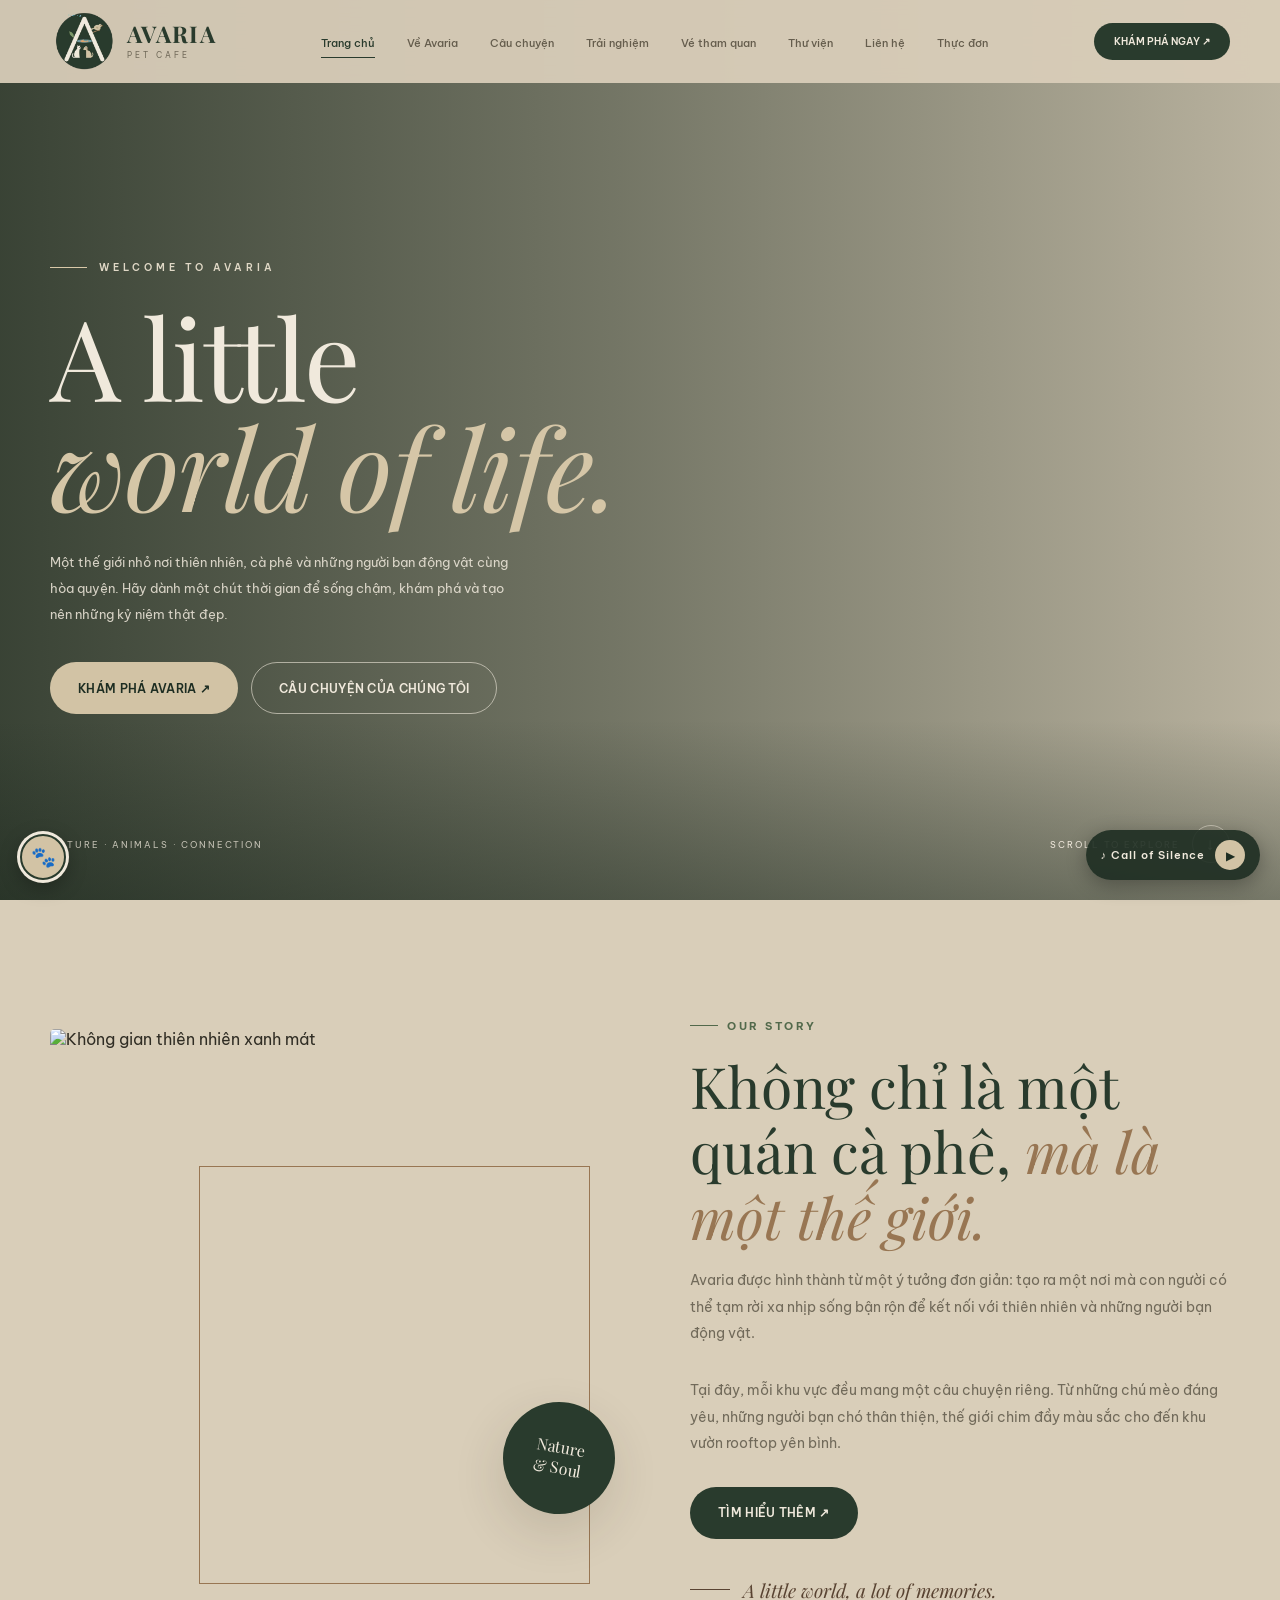
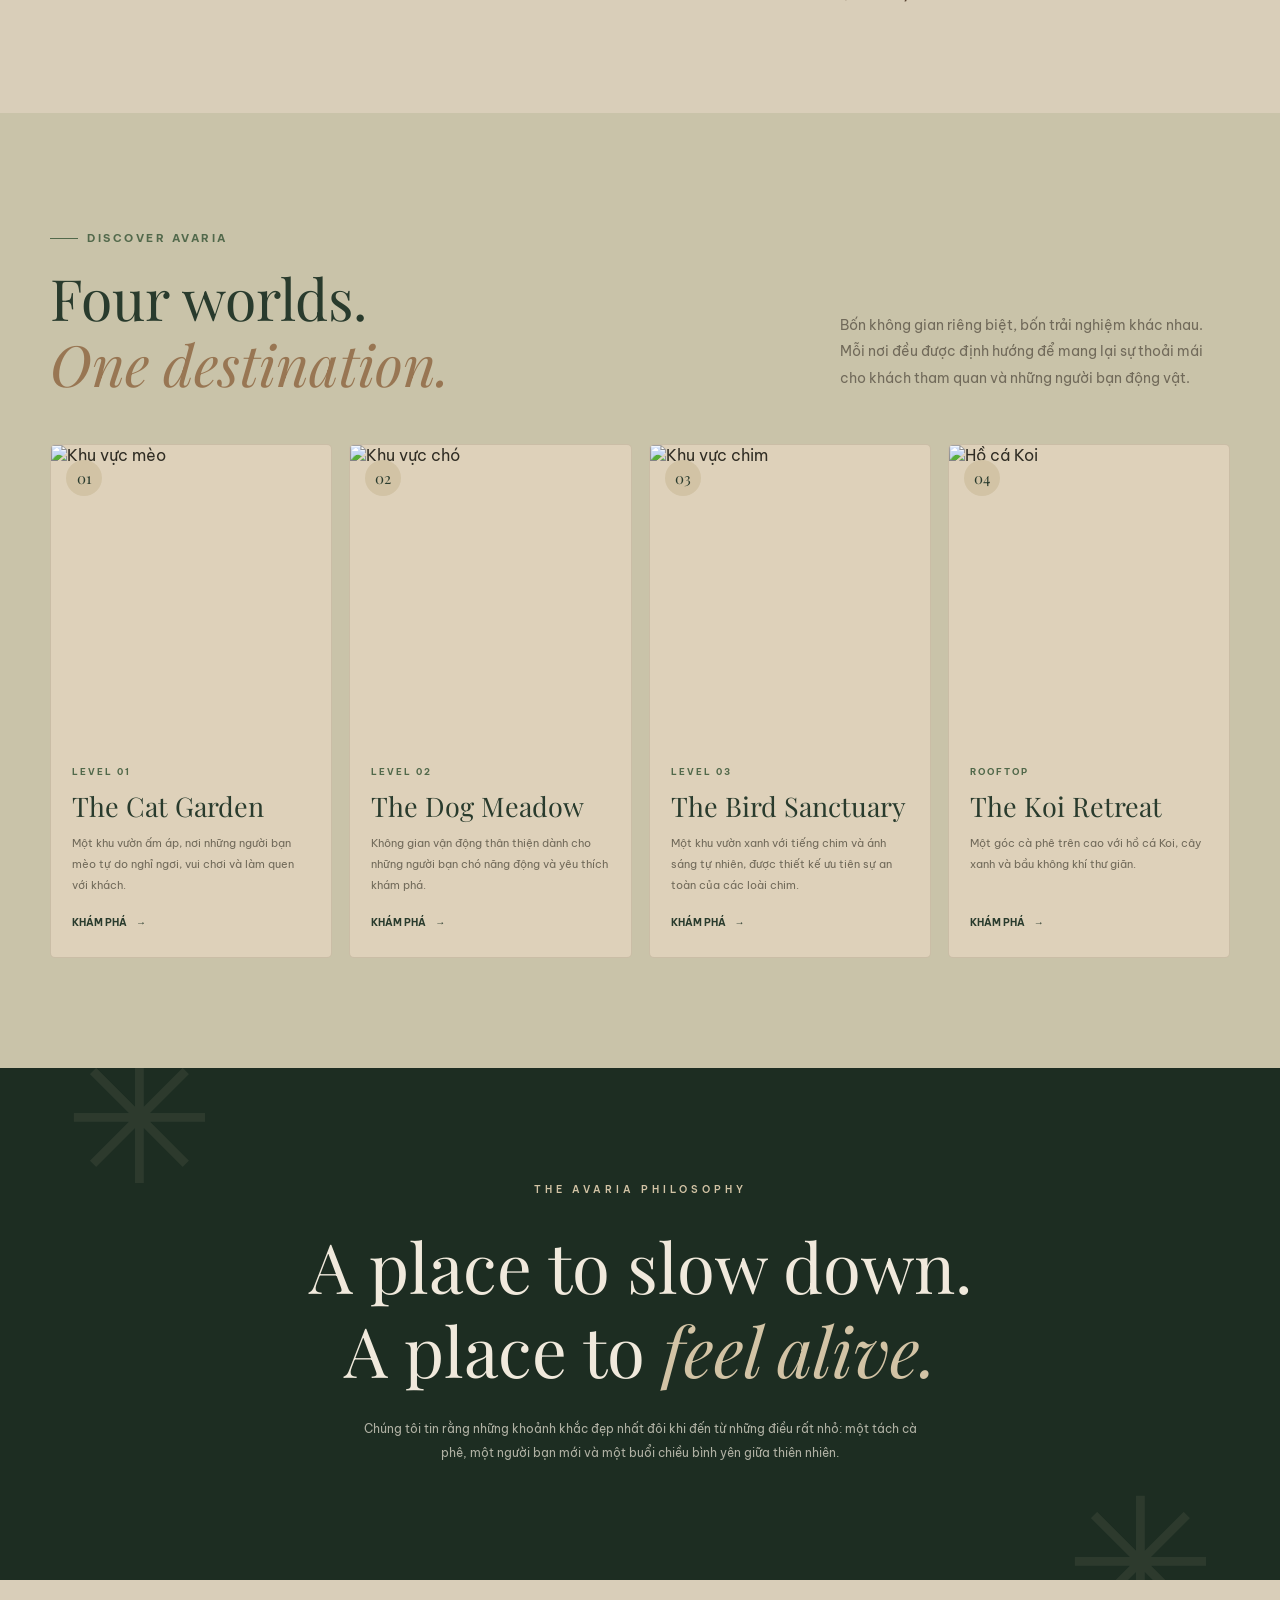
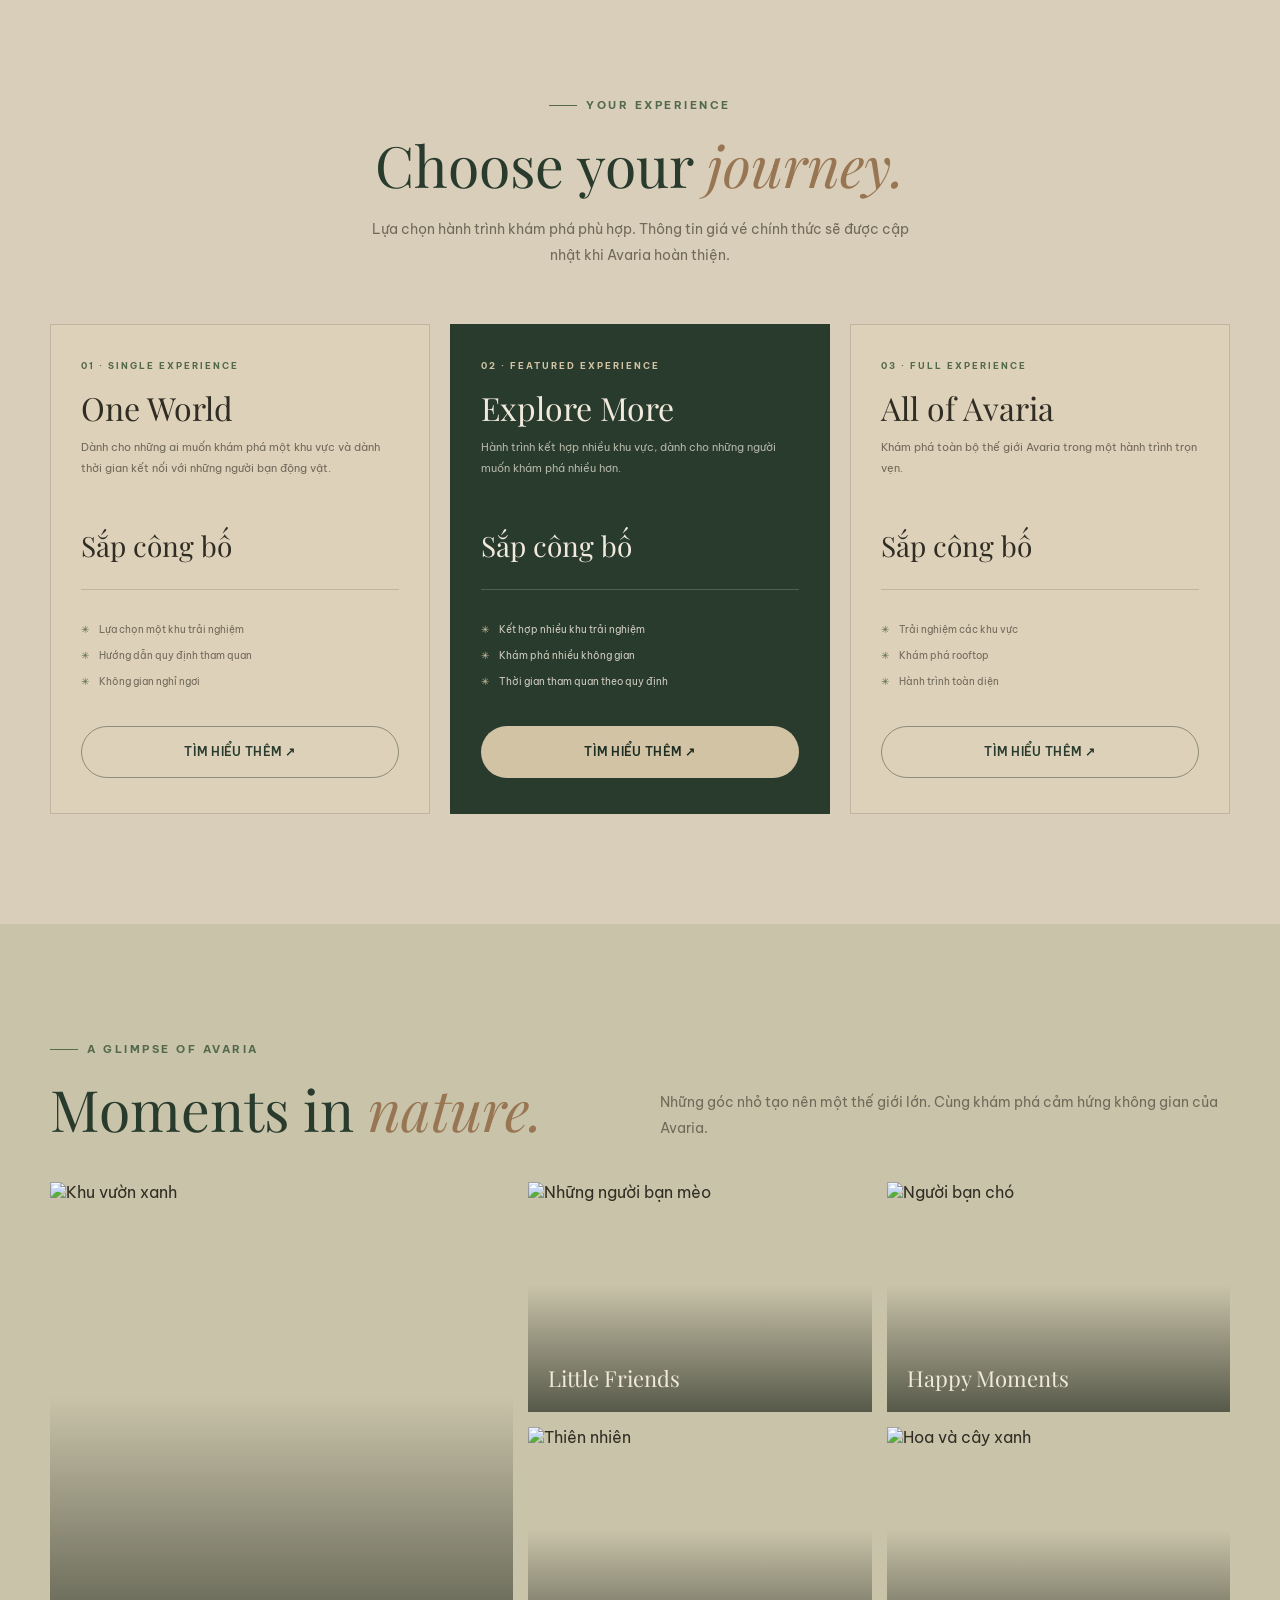
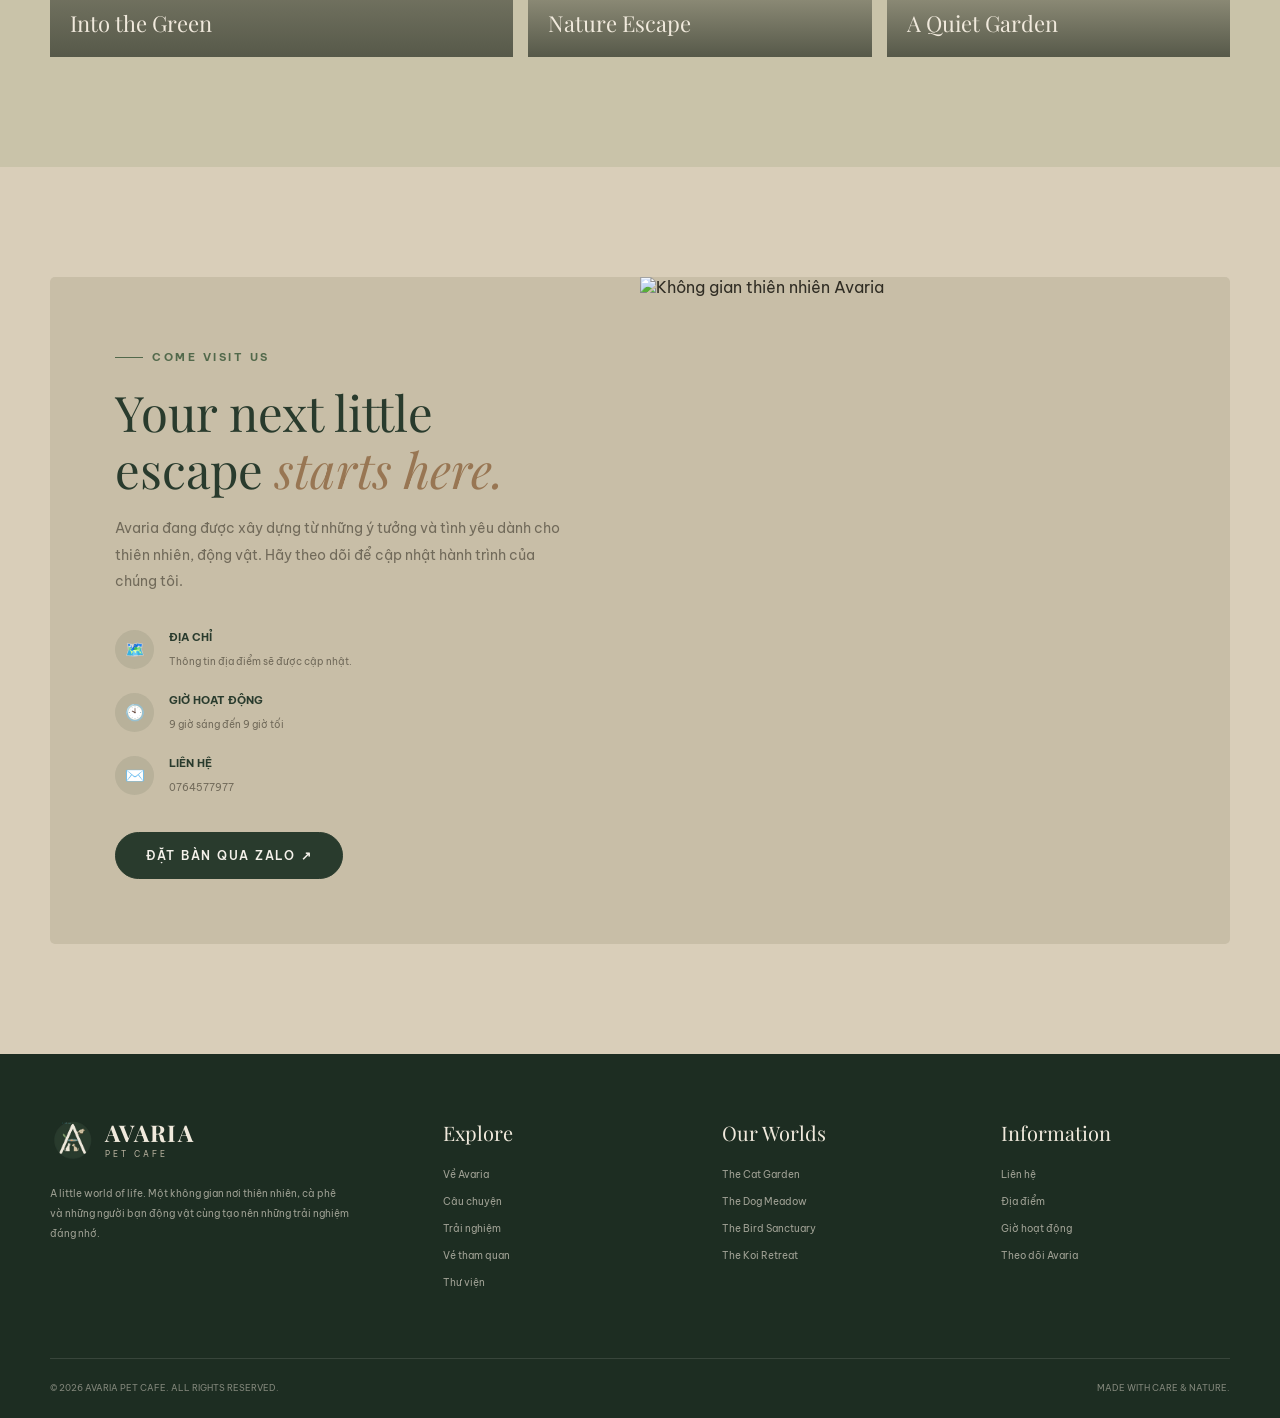
==== commit 91d9387e: "Cap nhat" ====
--- a/index.html
+++ b/index.html
@@ -584,10 +584,9 @@
 
                         </ul>
 
-                        <a href="#home" class="btn btn-primary">
-                            TRỞ VỀ ĐẦU TRANG ↑
-                        </a>
-
+                    <a href="https://zalo.me/0764577977" target="_blank" id="zaloBookingBtn" class="zalo-booking-btn">
+                        ĐẶT BÀN QUA ZALO ↗
+                    </a>
                     </div>
 
 
@@ -793,6 +792,23 @@
 
             }
 
+        });
+
+        document.getElementById('zaloBookingBtn').addEventListener('click', function(e) {
+            // Kiểm tra trạng thái đăng nhập (ví dụ kiểm tra trong localStorage)
+            // Thay đổi 'isLoggedIn' thành tên biến/key mà hệ thống đăng nhập của bạn đang dùng
+            const isLogged = localStorage.getItem('isLoggedIn') === 'true'; 
+            
+            const phoneNumber = "0764577977";
+            
+            if (isLogged) {
+                // Đã đăng nhập -> Mở thẳng link Zalo danh bạ/chat
+                window.open(`https://zalo.me/${phoneNumber}`, '_blank');
+            } else {
+                // Chưa đăng nhập -> Mở Zalo kèm theo lời nhắn mẫu chào hỏi
+                const message = encodeURIComponent("Xin chào Avaria Pet Cafe, mình muốn đặt bàn.");
+                window.open(`https://zalo.me/${phoneNumber}?text=${message}`, '_blank');
+            }
         });
 
     </script>
--- a/style.css
+++ b/style.css
@@ -1867,4 +1867,30 @@
 @keyframes pawFade {
   0%   { opacity: .8; }
   100% { opacity: 0; }
+}
+
+
+.zalo-booking-btn {
+    display: inline-flex;
+    align-items: center;
+    justify-content: center;
+    background-color: #293b2d; /* Màu xanh rêu đậm giống hệt nút cũ */
+    color: #f4f1ea; /* Màu chữ kem ngà đồng bộ với web */
+    font-family: inherit; /* Kế thừa đúng font chữ của cả website */
+    font-size: 0.78rem;
+    font-weight: 600;
+    letter-spacing: 0.14em; /* Giãn chữ thoáng giống nút cũ */
+    text-transform: uppercase;
+    padding: 15px 30px;
+    border-radius: 50px;
+    text-decoration: none;
+    border: 1px solid #293b2d;
+    cursor: pointer;
+    transition: all 0.3s ease;
+}
+
+.zalo-booking-btn:hover {
+    background-color: transparent;
+    color: #293b2d;
+    transform: translateY(-2px);
 }
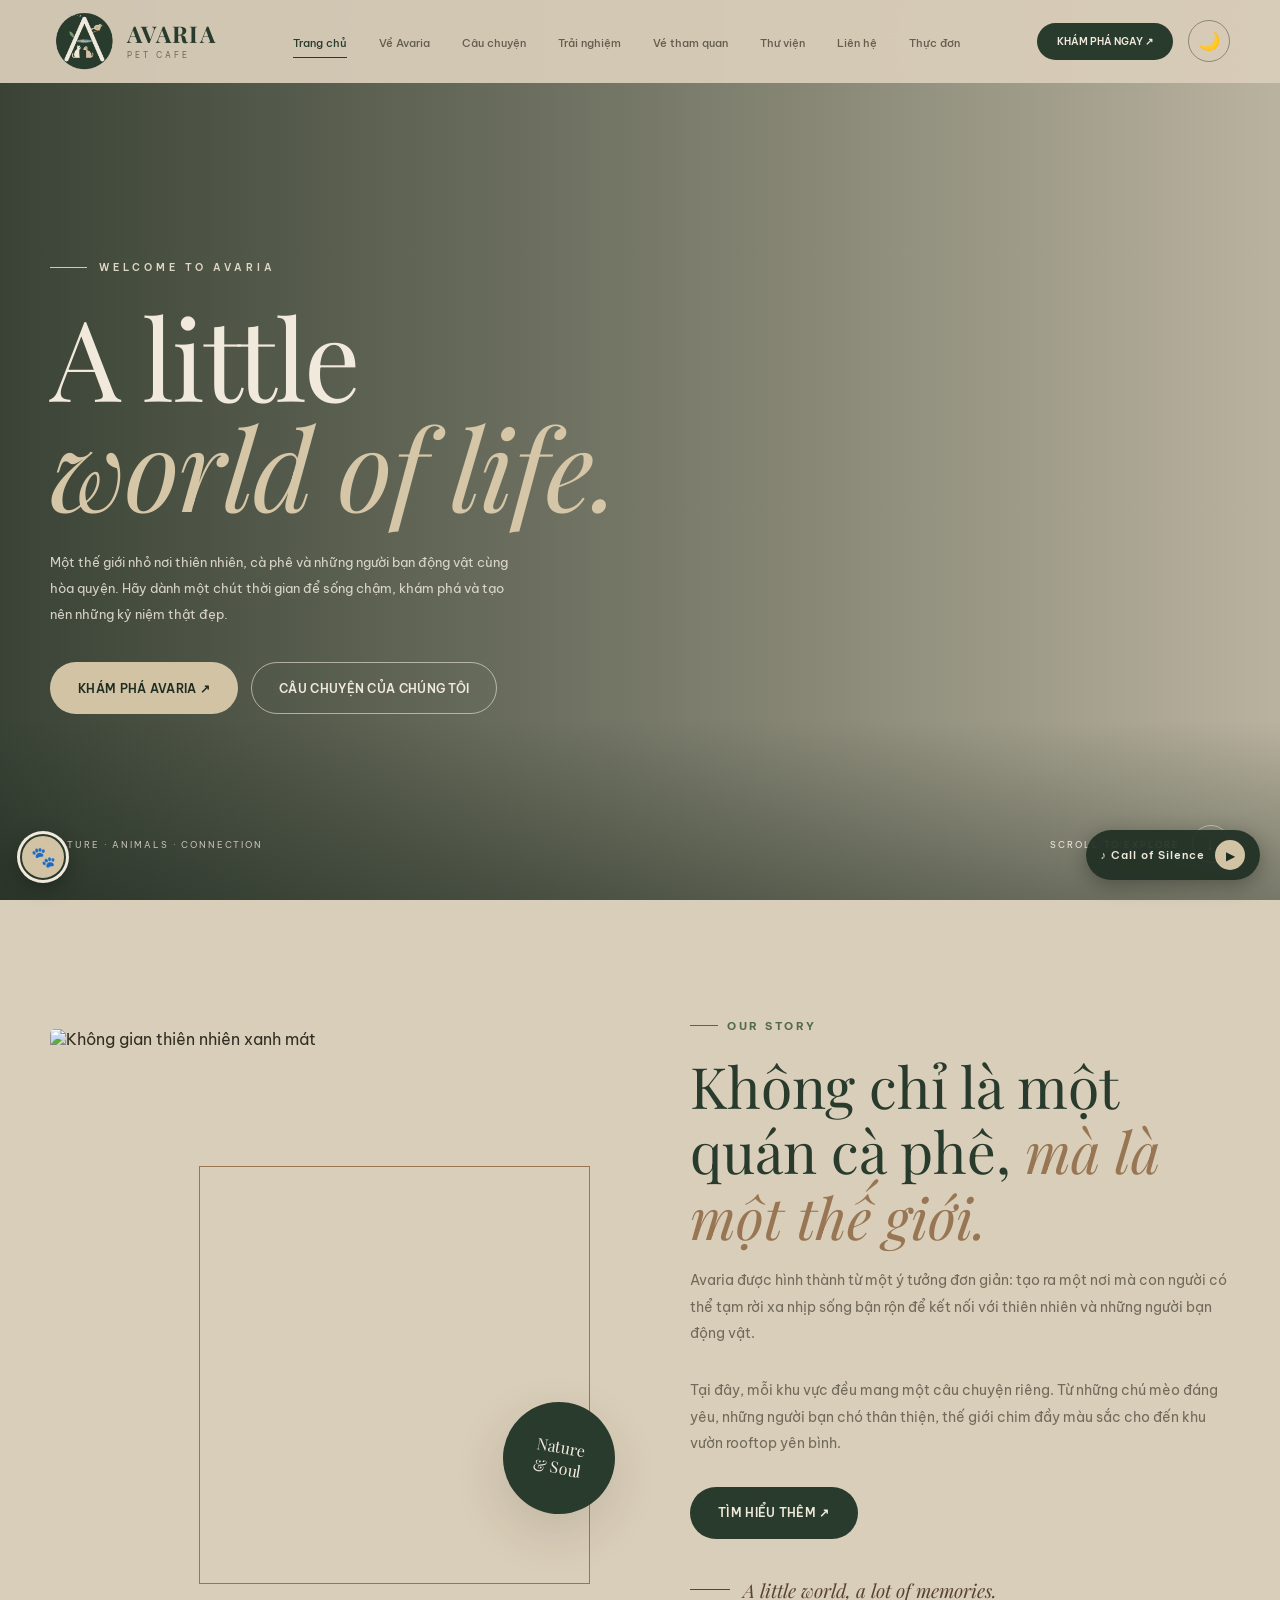
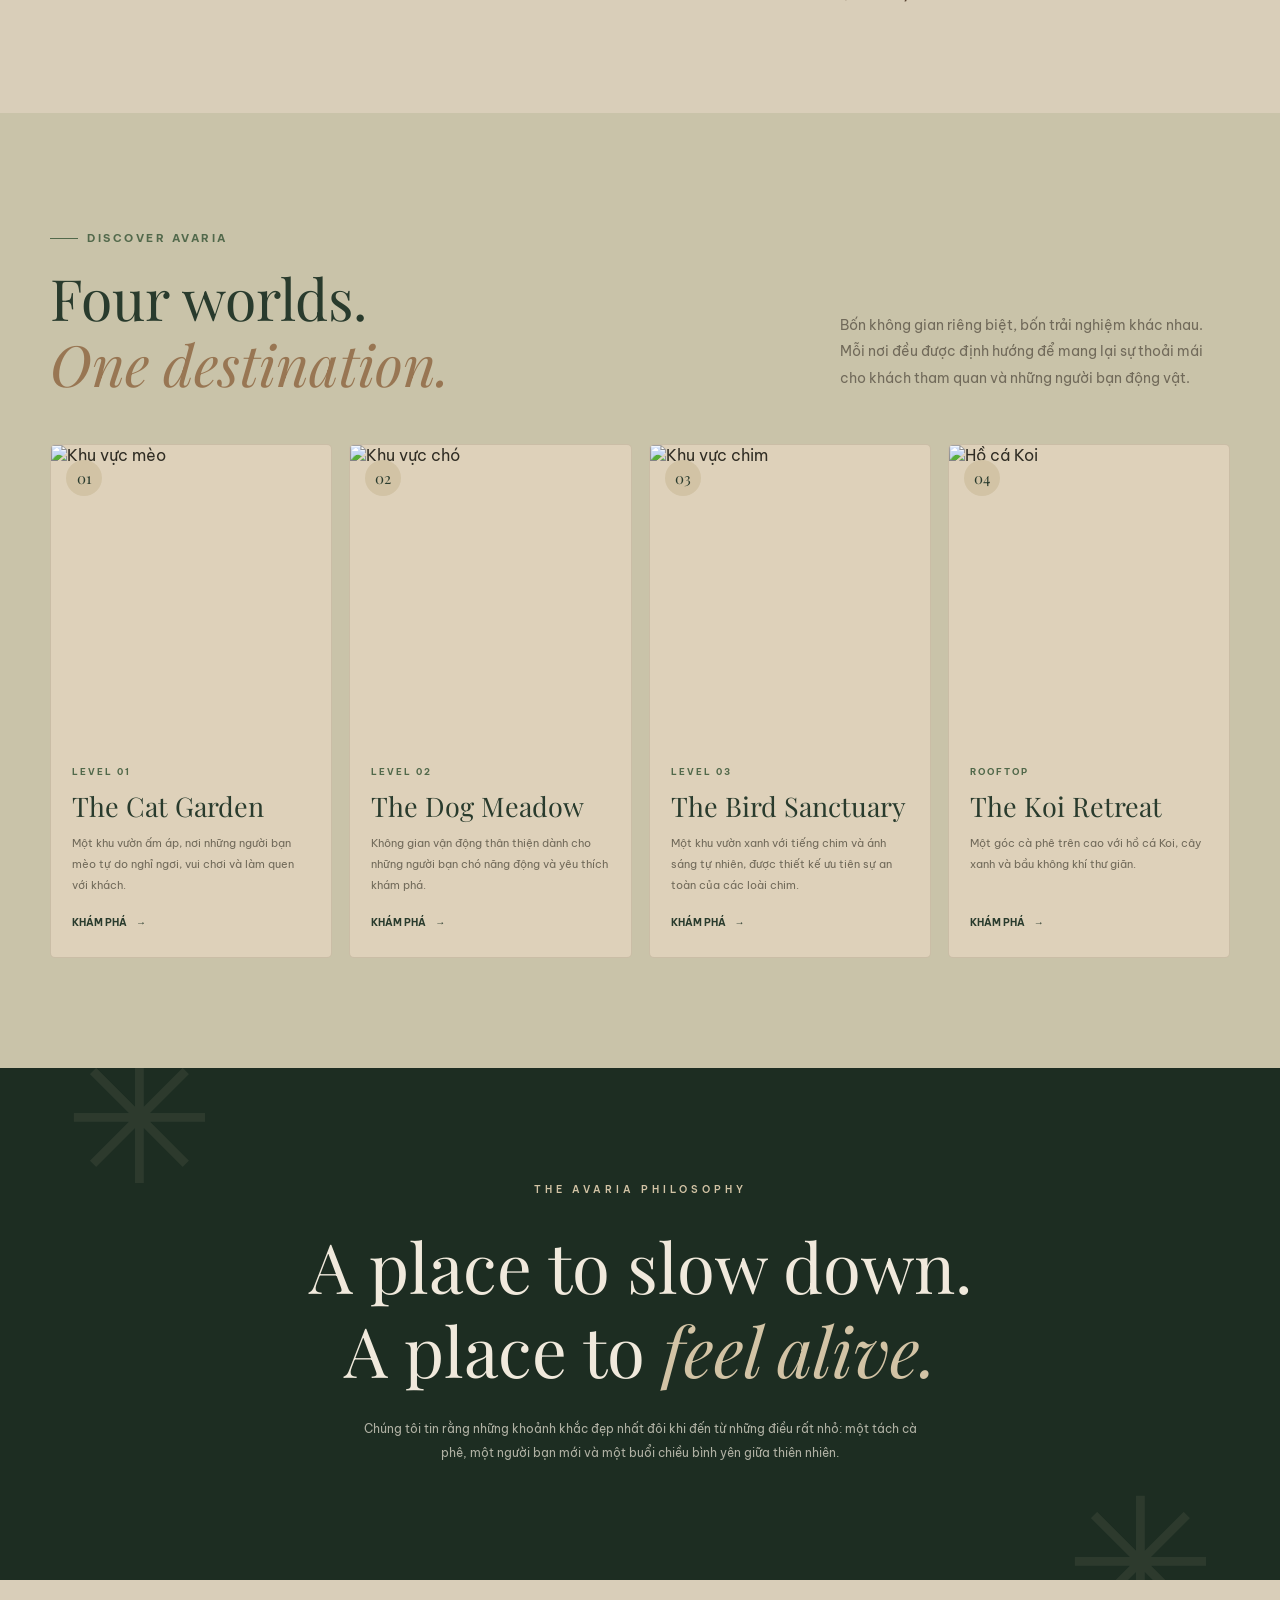
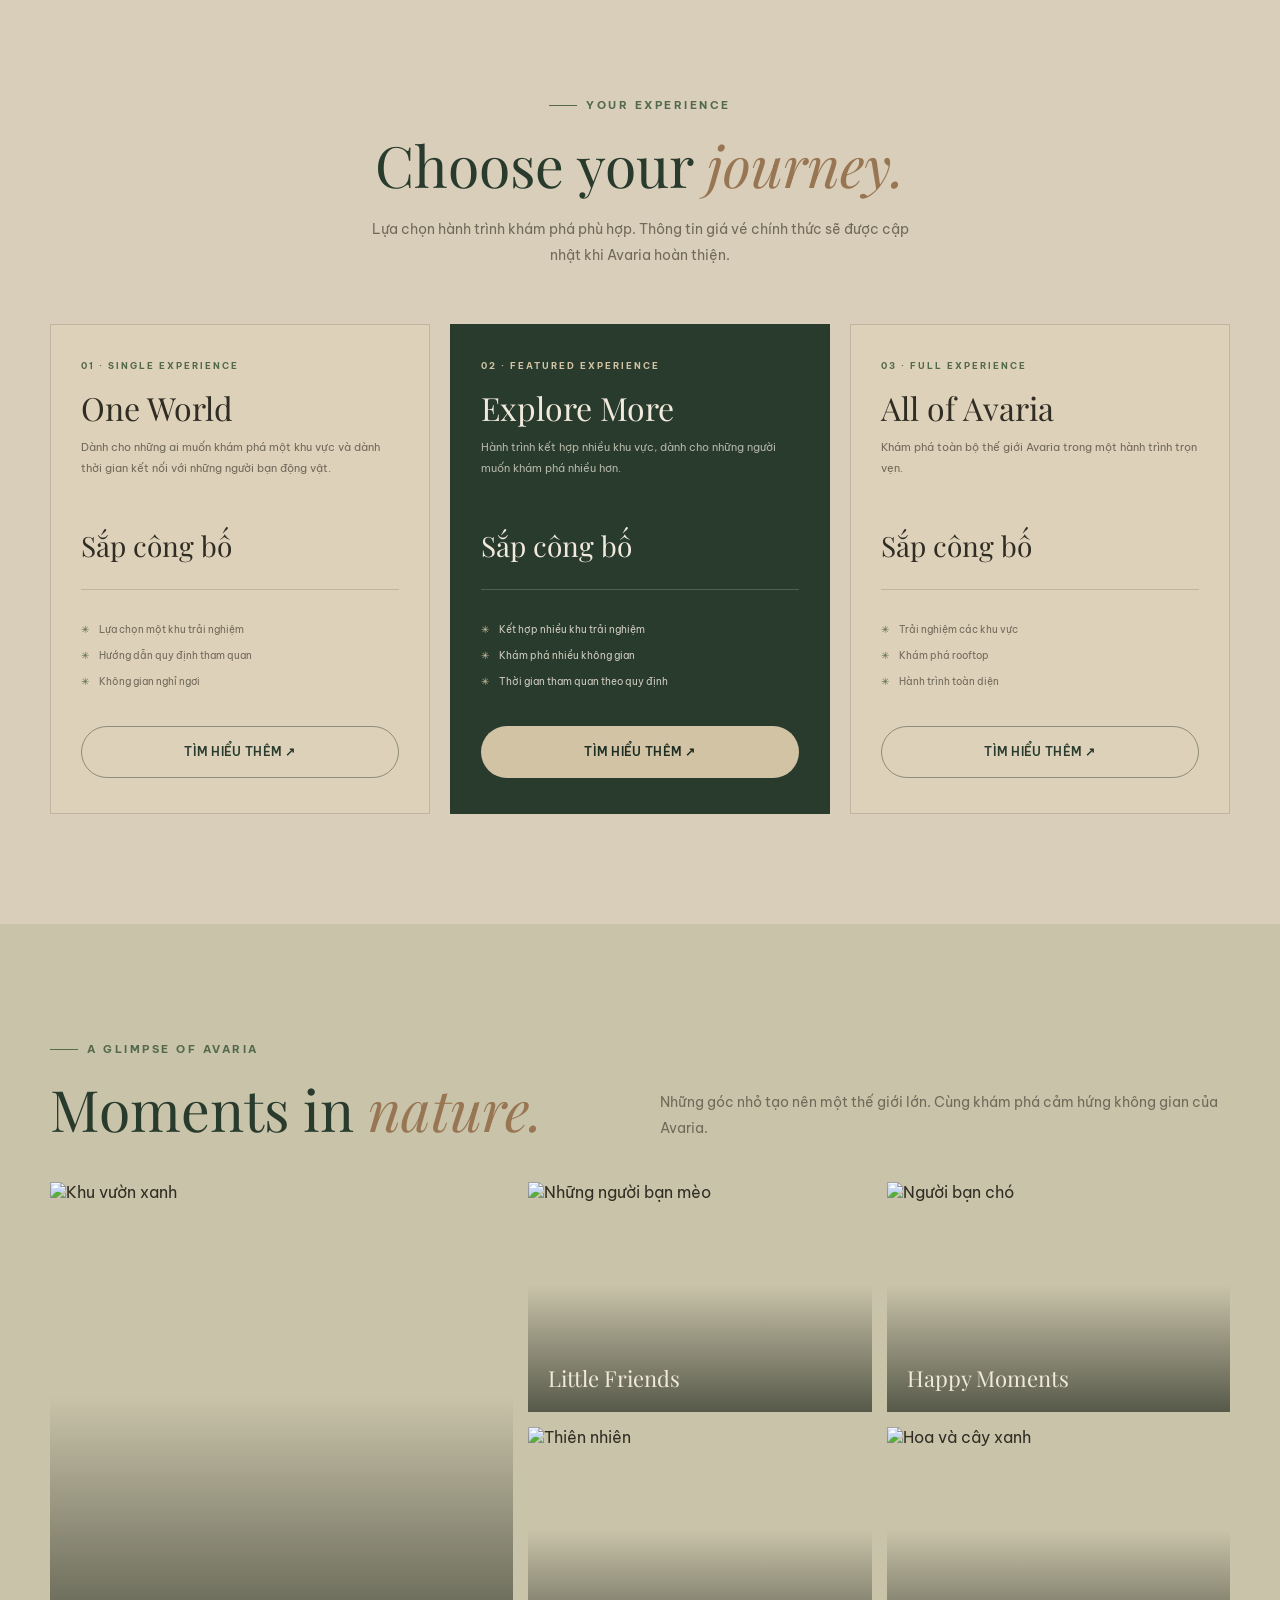
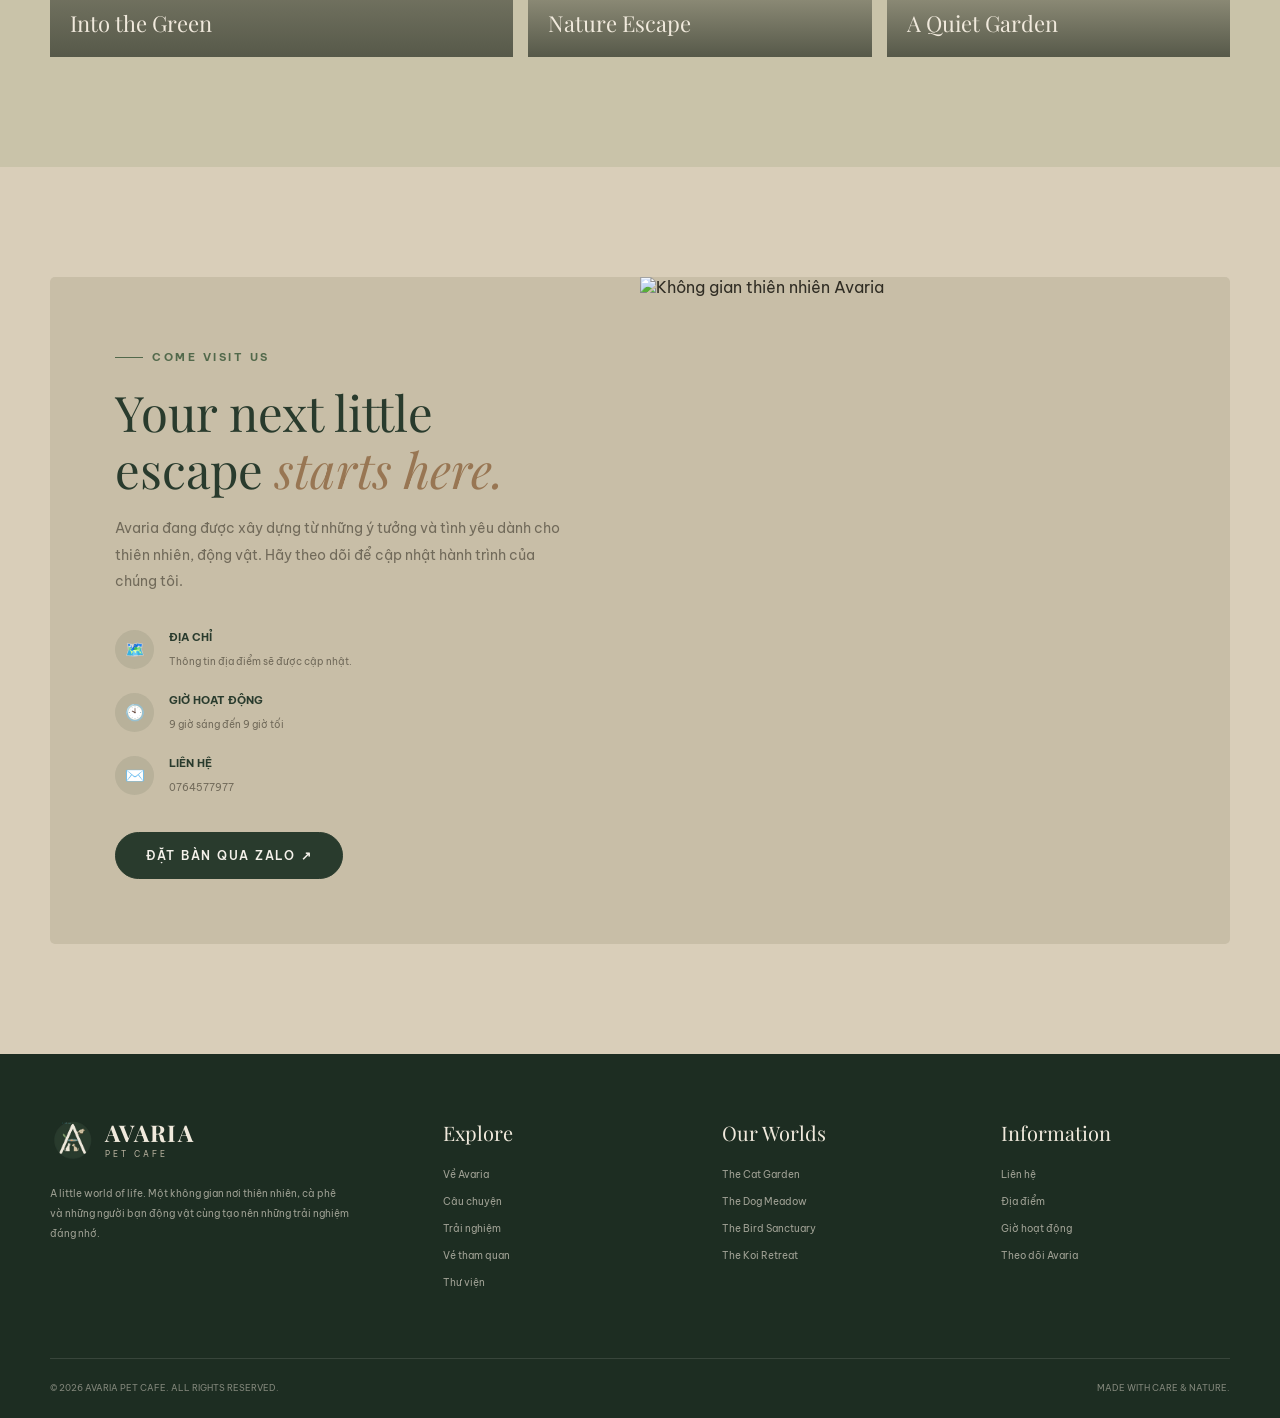
==== commit 4c75525e: "Cap nhat" ====
--- a/index.html
+++ b/index.html
@@ -45,6 +45,8 @@
 
             <div class="nav-right">
                 <a href="#tickets" class="nav-booking">KHÁM PHÁ NGAY ↗</a>
+                    
+                 <button class="theme-toggle" id="themeToggle" type="button" aria-label="Chuyển chế độ sáng/tối" title="Chế độ ban đêm">🌙</button>
 
                 <button
                     class="menu-toggle"
@@ -811,6 +813,9 @@
             }
         });
 
+
+            
+
     </script>
 
 
@@ -876,5 +881,42 @@
 </script>
 
     <script src="paws.js"></script>
+
+    <script>
+(function () {
+    const KEY = 'avaria_theme';
+    const body = document.body;
+    const btn = document.getElementById('themeToggle');
+
+    console.log('THEME SCRIPT CHẠY - nút:', btn); // kiểm tra F12 Console
+
+    function apply(theme) {
+        if (theme === 'dark') {
+            body.classList.add('dark-mode');
+            if (btn) btn.textContent = '☀️';
+        } else {
+            body.classList.remove('dark-mode');
+            if (btn) btn.textContent = '🌙';
+        }
+    }
+
+    let saved = 'light';
+    try { saved = localStorage.getItem(KEY) || 'light'; } catch (e) {}
+    apply(saved);
+
+    if (btn) {
+        btn.addEventListener('click', function (e) {
+            e.preventDefault();
+            const isDark = body.classList.toggle('dark-mode');
+            const next = isDark ? 'dark' : 'light';
+            try { localStorage.setItem(KEY, next); } catch (err) {}
+            apply(next);
+            console.log('Đã đổi theme:', next);
+        });
+    } else {
+        console.warn('KHÔNG TÌM THẤY #themeToggle - kiểm tra lại HTML');
+    }
+})();
+</script>
 </body>
 </html>
--- a/style.css
+++ b/style.css
@@ -1893,4 +1893,148 @@
     background-color: transparent;
     color: #293b2d;
     transform: translateY(-2px);
+}
+
+/* =========================================
+   DARK MODE - AVARIA NIGHT FOREST
+   ========================================= */
+
+body.dark-mode {
+    --green: #1a2a1f;
+    --green-light: #4a6b52;
+    --green-dark: #0f1a13;
+    --green-soft: #3a4d3e;
+    --wood: #3d2d1f;
+    --wood-light: #b89a6f;
+    --wood-dark: #241a12;
+    --stone: #8a7d68;
+    --stone-light: #c9b896;
+    --stone-dark: #5c5244;
+    --background: #0e1510;
+    --background-light: #16201a;
+    --background-dark: #0a100c;
+    --surface: #141c17;
+    --surface-light: #1c2620;
+    --text: #e6dfd1;
+    --muted: #9a9484;
+    --white: #f0e9dc;
+    --border: rgba(201, 184, 150, 0.12);
+    --shadow: 0 18px 50px rgba(0, 0, 0, 0.55);
+}
+
+body.dark-mode {
+    background: var(--background);
+    color: var(--text);
+}
+
+body.dark-mode .header {
+    background: rgba(14, 21, 16, 0.92);
+}
+
+body.dark-mode .nav-links a { color: #b8b19f; }
+body.dark-mode .nav-links a:hover,
+body.dark-mode .nav-links a.active { color: var(--stone-light); }
+body.dark-mode .logo-text strong { color: var(--stone-light); }
+body.dark-mode .logo-text span { color: #7a7566; }
+
+body.dark-mode .hero {
+    background:
+        linear-gradient(90deg,
+            rgba(5,10,7,.92) 0%,
+            rgba(8,16,11,.75) 48%,
+            rgba(8,16,11,.35) 100%),
+        url("https://images.unsplash.com/photo-1475274047050-1d0c0975c63e?auto=format&fit=crop&w=2200&q=85")
+        center 55% / cover !important;
+}
+
+body.dark-mode .hero h1 span { color: var(--stone-light); }
+body.dark-mode .section-title { color: var(--stone-light); }
+body.dark-mode .section-description { color: var(--muted); }
+body.dark-mode .accent { color: var(--wood-light); }
+
+body.dark-mode .intro { background: var(--background); }
+body.dark-mode .intro-stamp { background: var(--green-light); color: var(--green-dark); }
+body.dark-mode .intro-image::after { border-color: var(--wood-light); }
+body.dark-mode .intro-signature span { color: var(--wood-light); }
+
+body.dark-mode .experience { background: var(--background-dark); }
+body.dark-mode .experience-card { background: var(--surface-light); border-color: var(--border); }
+body.dark-mode .experience-number { background: var(--stone-light); color: var(--green-dark); }
+body.dark-mode .experience-info h3 { color: var(--stone-light); }
+body.dark-mode .text-link { color: var(--stone-light); }
+
+body.dark-mode .manifesto { background: #0a100c; }
+body.dark-mode .manifesto h2 span { color: var(--stone-light); }
+
+body.dark-mode .tickets { background: var(--background); }
+body.dark-mode .ticket-card { background: var(--surface-light); border-color: var(--border); }
+body.dark-mode .ticket-card h3 { color: var(--stone-light); }
+body.dark-mode .ticket-card.featured { background: var(--green-dark); border-color: var(--green-light); }
+body.dark-mode .ticket-card.featured .btn { background: var(--stone-light); color: var(--green-dark); }
+
+body.dark-mode .gallery { background: var(--background-dark); }
+body.dark-mode .contact { background: var(--background); }
+body.dark-mode .contact-box { background: var(--surface-light); }
+body.dark-mode .contact-icon { background: rgba(201,184,150,.12); color: var(--stone-light); }
+
+body.dark-mode .footer { background: #070c08; }
+body.dark-mode .footer .logo-mark { background: var(--stone-light); color: var(--green-dark); }
+
+/* MENU PAGE */
+body.dark-mode .menu-tabs { background: var(--background-light); }
+body.dark-mode .menu-tabs a { color: var(--stone-light); }
+body.dark-mode .menu-group { background: var(--surface-light); border-color: var(--border); }
+body.dark-mode .menu-group h3 { color: var(--stone-light); }
+body.dark-mode .menu-group em { color: var(--wood-light); }
+body.dark-mode .menu-section.alt { background: var(--background-dark); }
+
+/* STORY PAGE */
+body.dark-mode .story-hero {
+    background:
+        linear-gradient(180deg, rgba(5,10,7,.65), rgba(5,10,7,.95)),
+        url("https://images.unsplash.com/photo-1518495973542-4542c06a5843?auto=format&fit=crop&w=2000&q=80")
+        center/cover !important;
+}
+body.dark-mode .story-page h2 { color: var(--stone-light); }
+body.dark-mode .story-split.story-dark { background: var(--background-dark); }
+body.dark-mode .story-quote { background: var(--green-dark); }
+body.dark-mode .story-friends { background: #070c08; }
+body.dark-mode .friend-card b { color: var(--stone-light); }
+body.dark-mode .world { background: var(--surface-light); border-color: var(--border); }
+body.dark-mode .world h3 { color: var(--stone-light); }
+body.dark-mode .story-button { background: var(--stone-light); color: var(--green-dark); }
+body.dark-mode .story-highlight {
+    background: var(--surface-light);
+    color: var(--stone-light) !important;
+    border-left-color: var(--wood-light);
+}
+
+/* ===== NÚT TOGGLE ===== */
+.theme-toggle {
+    width: 42px;
+    height: 42px;
+    border-radius: 50%;
+    border: 1px solid rgba(41, 59, 45, .45);
+    background: transparent;
+    color: var(--green);
+    font-size: 18px;
+    cursor: pointer;
+    display: inline-grid;
+    place-items: center;
+    transition: .3s;
+    padding: 0;
+    line-height: 1;
+}
+.theme-toggle:hover {
+    background: var(--green);
+    color: var(--white);
+    transform: rotate(20deg);
+}
+body.dark-mode .theme-toggle {
+    color: var(--stone-light);
+    border-color: var(--stone-dark);
+}
+body.dark-mode .theme-toggle:hover {
+    background: var(--stone-light);
+    color: var(--green-dark);
 }
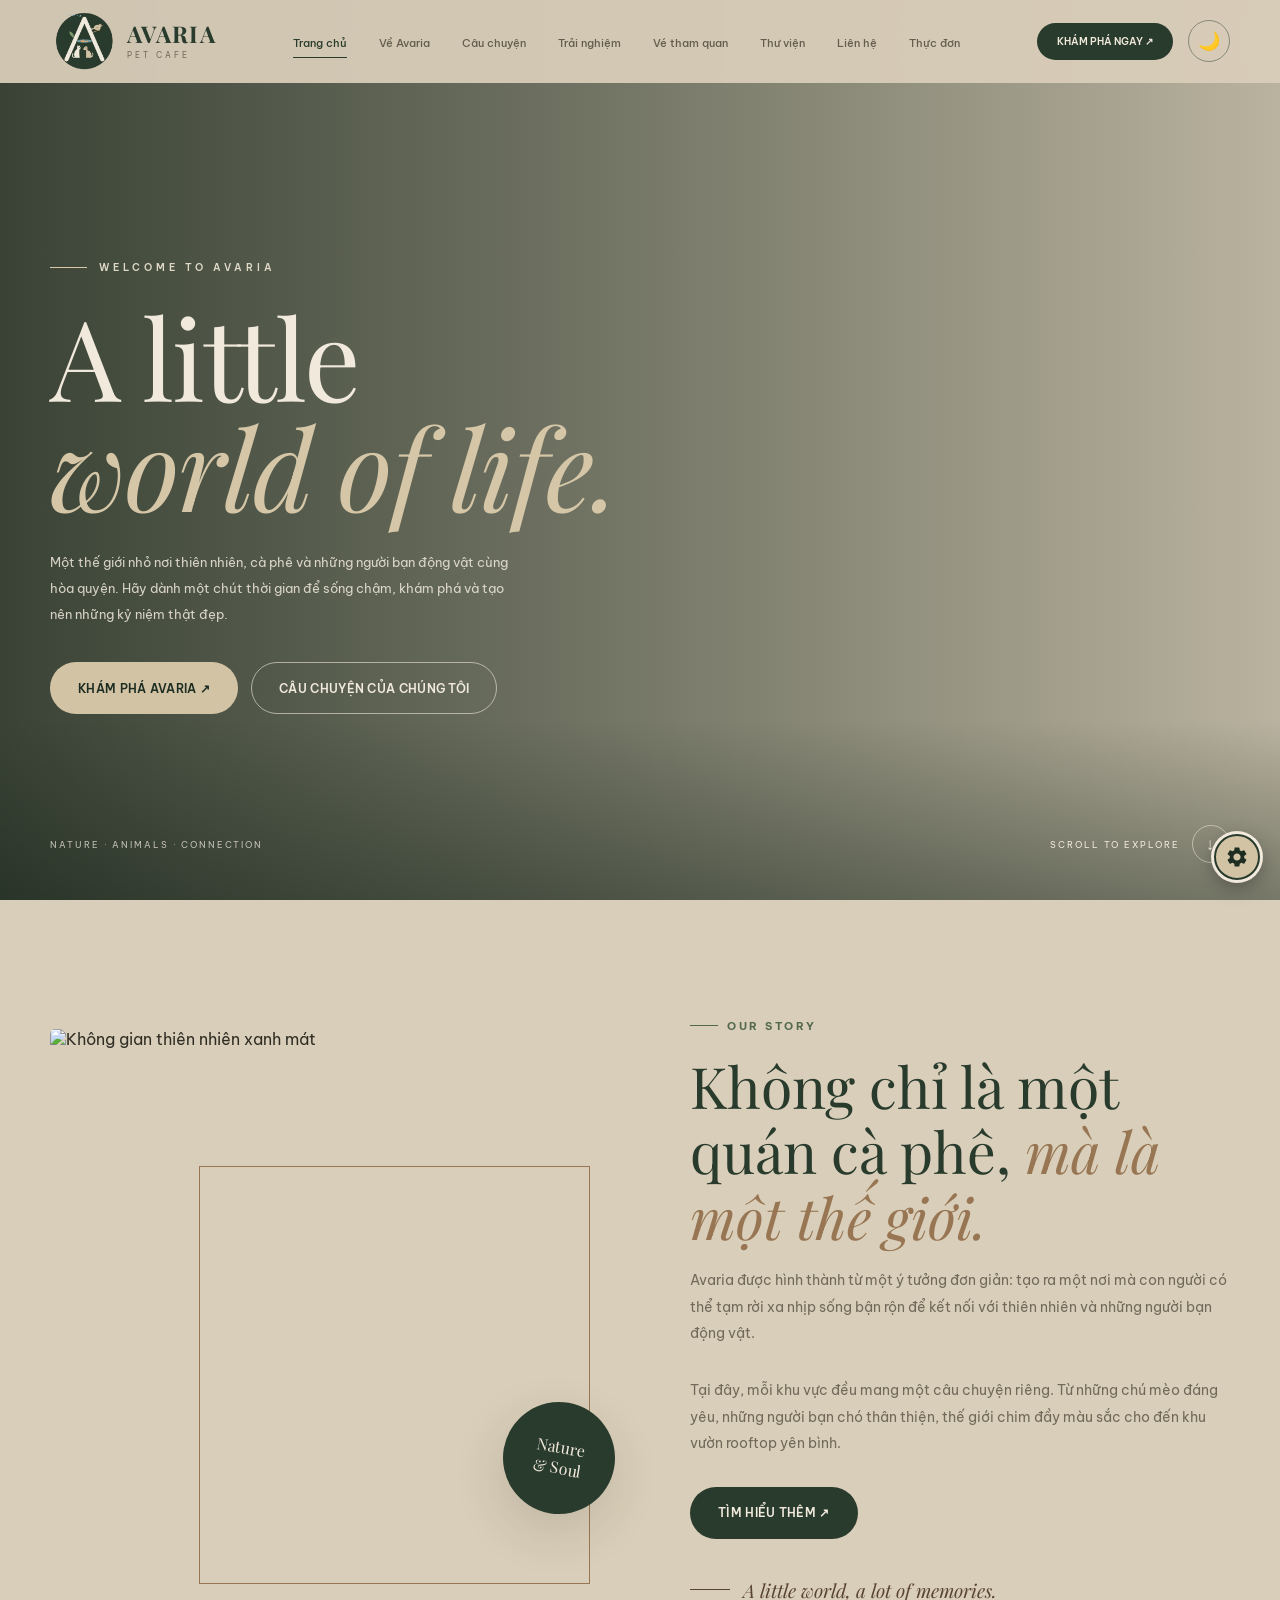
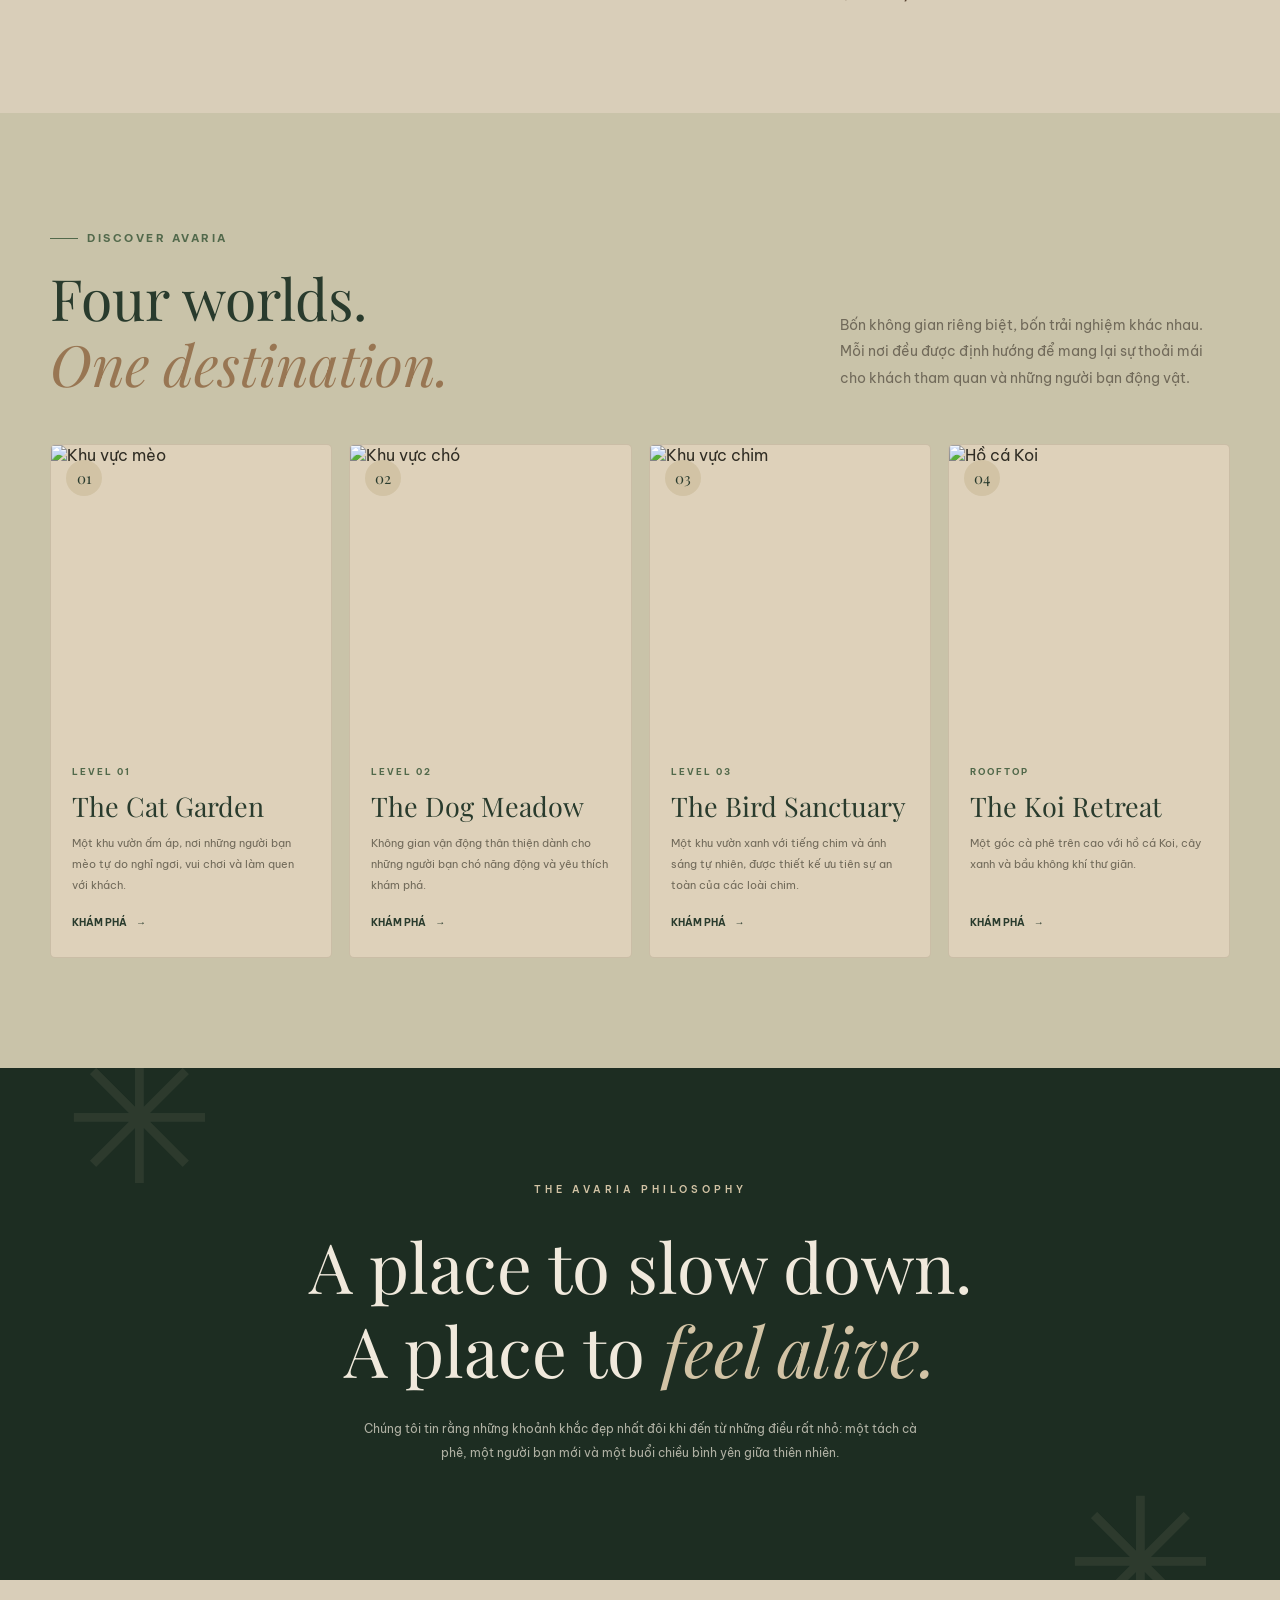
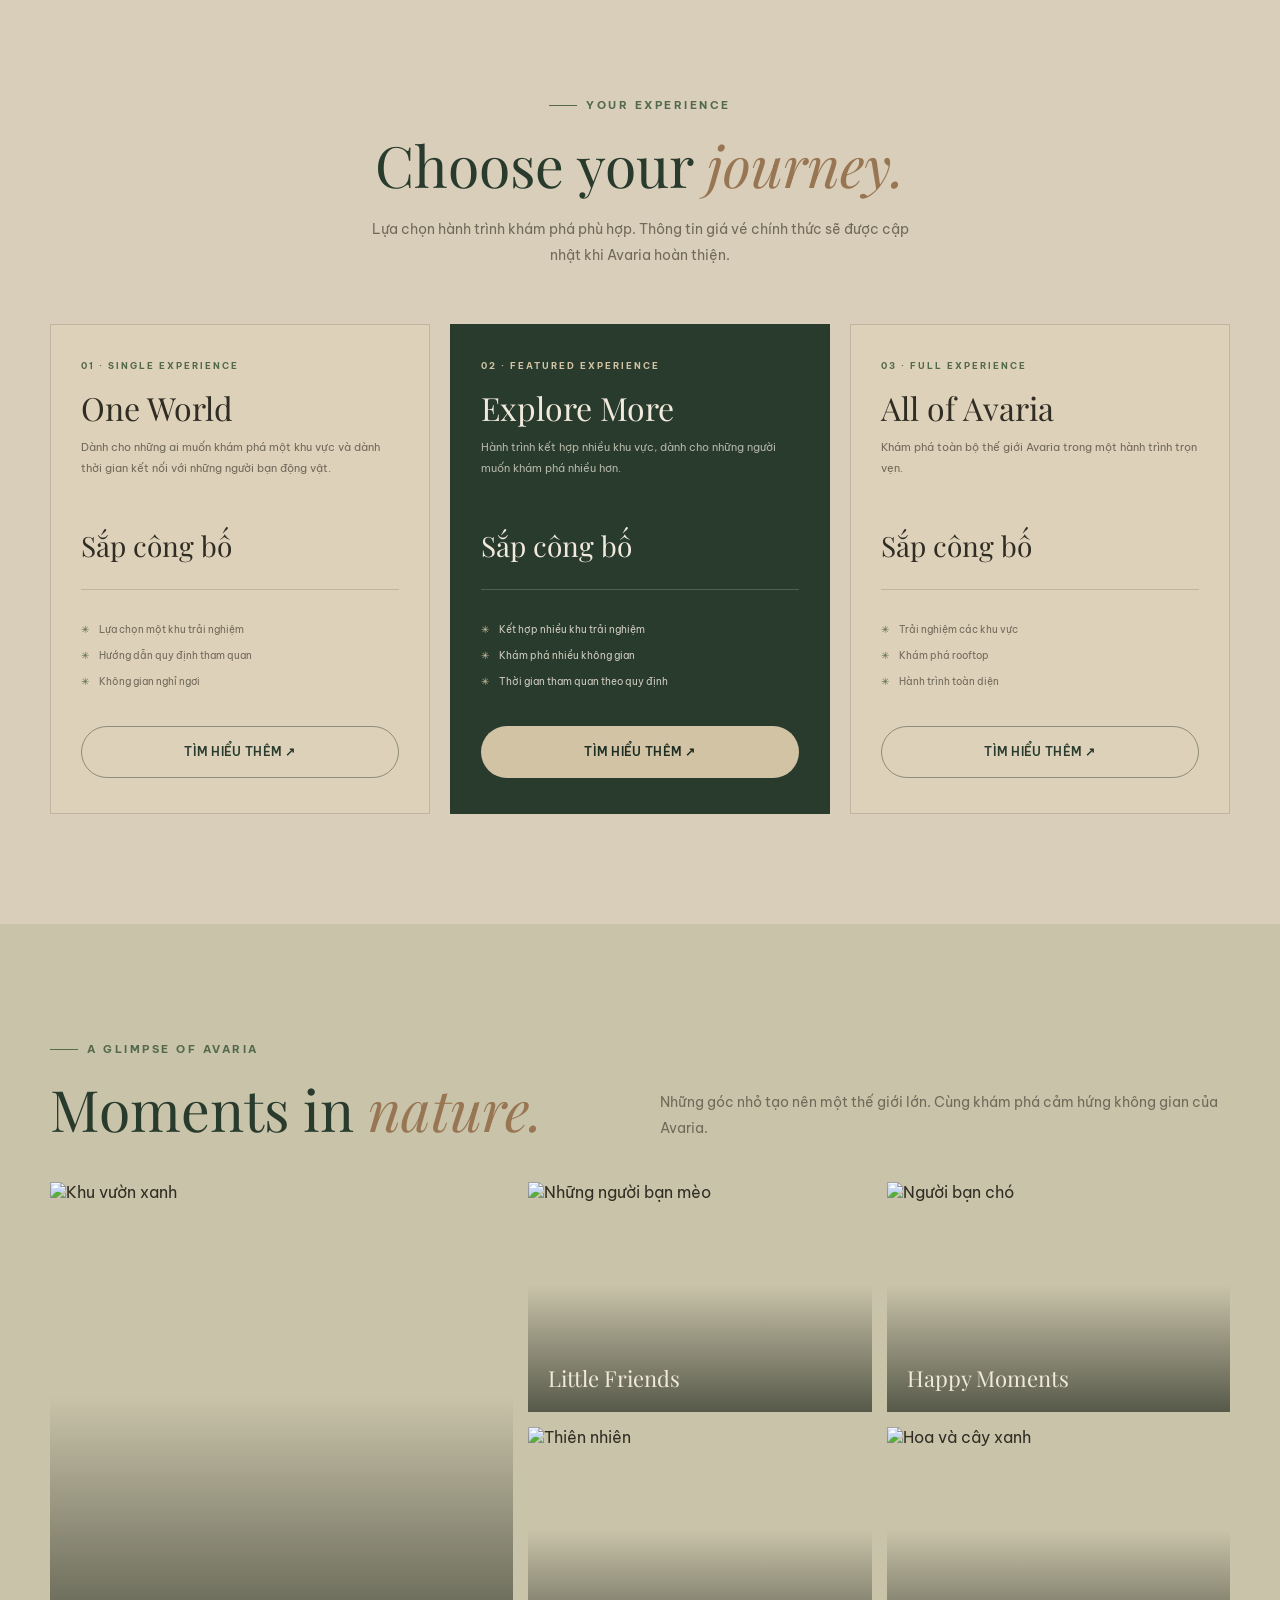
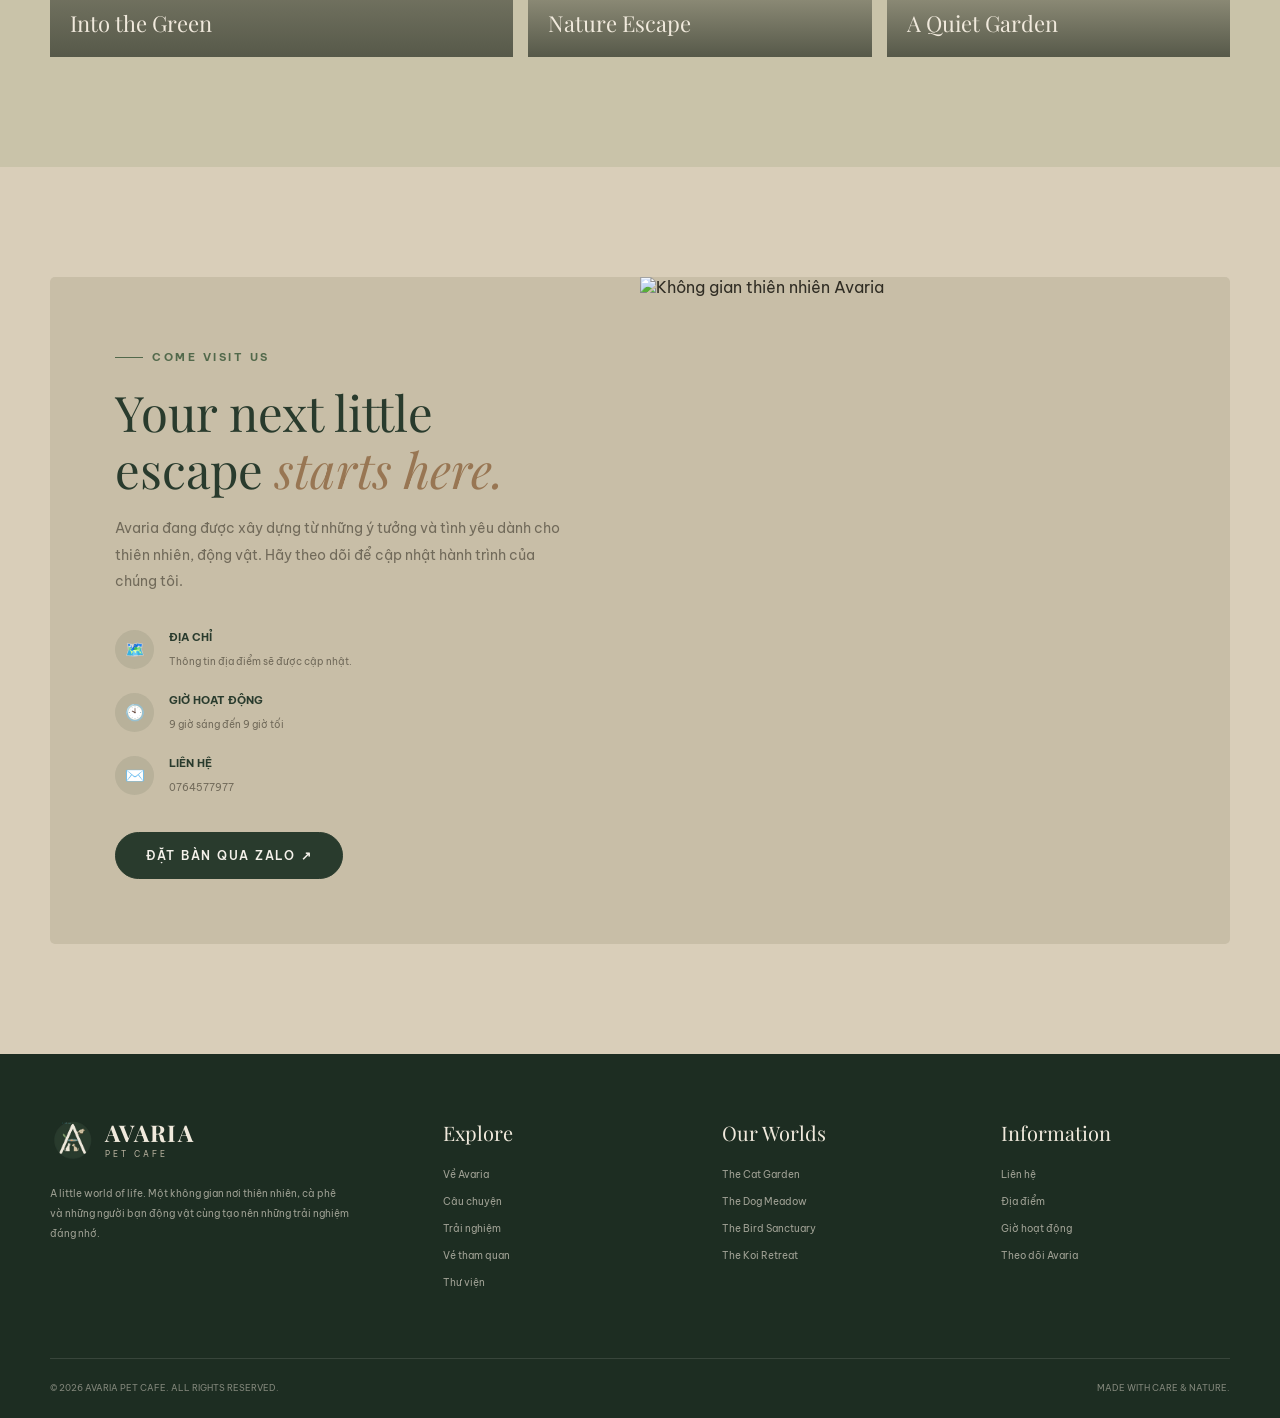
==== commit 35f96aba: "..." ====
--- a/index.html
+++ b/index.html
@@ -18,6 +18,7 @@
 </head>
 
 <body>
+    <canvas id="firefliesCanvas"></canvas>
 
     <!-- HEADER -->
 
@@ -813,6 +814,8 @@
             }
         });
 
+        
+
 
             
 
@@ -820,67 +823,12 @@
 
 
 
-<!-- Trình phát nhạc nền Call of Silence (Đồng bộ liên trang) -->
-<div style="position: fixed; bottom: 20px; right: 20px; z-index: 9999; background: rgba(29, 45, 34, 0.9); padding: 10px 15px; border-radius: 30px; display: flex; align-items: center; gap: 10px; box-shadow: 0 5px 20px rgba(0,0,0,0.3);">
-    <span style="color: #f0e9dc; font-size: 11px; font-family: var(--sans); font-weight: 600; letter-spacing: 1px;">♪ Call of Silence</span>
-    <audio id="bgMusic" loop>
-        <source src="callofsilence.mp3" type="audio/mpeg">
-    </audio>
-    <button onclick="toggleMusic()" id="musicBtn" style="background: #d2c3a5; border: none; width: 30px; height: 30px; border-radius: 50%; cursor: pointer; display: grid; place-items: center; font-size: 12px; color: #1d2d22;">▶</button>
-</div>
-
-<script>
-    const music = document.getElementById('bgMusic');
-    const btn = document.getElementById('musicBtn');
-
-    // Khôi phục mốc thời gian và trạng thái nhạc khi chuyển trang
-    window.addEventListener('DOMContentLoaded', () => {
-        const savedTime = sessionStorage.getItem('avaria_music_time');
-        const isPlaying = sessionStorage.getItem('avaria_music_playing');
-
-        if (savedTime) {
-            music.currentTime = parseFloat(savedTime);
-        }
-
-        if (isPlaying === 'true') {
-            music.play().then(() => {
-                btn.textContent = '❚❚';
-            }).catch(() => {
-                // Nếu trình duyệt chặn tự phát lúc mới mở lại, chờ cú click đầu tiên trên trang
-                btn.textContent = '▶';
-                document.addEventListener('click', function resumeOnFirstClick() {
-                    if (sessionStorage.getItem('avaria_music_playing') === 'true' && music.paused) {
-                        music.play();
-                        btn.textContent = '❚❚';
-                    }
-                    document.removeEventListener('click', resumeOnFirstClick);
-                }, { once: true });
-            });
-        }
-    });
-
-    // Lưu mốc thời gian liên tục trước khi rời trang
-    window.addEventListener('beforeunload', () => {
-        sessionStorage.setItem('avaria_music_time', music.currentTime);
-        sessionStorage.setItem('avaria_music_playing', !music.paused);
-    });
-
-    // Bật/Tắt nhạc thủ công
-    function toggleMusic() {
-        if (music.paused) {
-            music.play();
-            btn.textContent = '❚❚';
-            sessionStorage.setItem('avaria_music_playing', 'true');
-        } else {
-            music.pause();
-            btn.textContent = '▶';
-            sessionStorage.setItem('avaria_music_playing', 'false');
-        }
-    }
+
 </script>
 </script>
-
-    <script src="paws.js"></script>
+    
+    <script src="fireflies.js"></script>
+    <script src="settings.js"></script>
 
     <script>
 (function () {
--- a/style.css
+++ b/style.css
@@ -1992,7 +1992,7 @@
 body.dark-mode .story-hero {
     background:
         linear-gradient(180deg, rgba(5,10,7,.65), rgba(5,10,7,.95)),
-        url("https://images.unsplash.com/photo-1518495973542-4542c06a5843?auto=format&fit=crop&w=2000&q=80")
+        url("https://encrypted-tbn0.gstatic.com/images?q=tbn:ANd9GcS4XLv5GG-jUVAgrfTKul0MRkqo3b-gQeXXsEr_MK70aQ&s=10")
         center/cover !important;
 }
 body.dark-mode .story-page h2 { color: var(--stone-light); }
@@ -2037,4 +2037,22 @@
 body.dark-mode .theme-toggle:hover {
     background: var(--stone-light);
     color: var(--green-dark);
+}
+
+/* ===== CSS CHO ĐOM ĐÓM ===== */
+#firefliesCanvas {
+    position: fixed;
+    top: 0;
+    left: 0;
+    width: 100%;
+    height: 100%;
+    pointer-events: none; /* Chuột click xuyên qua */
+    z-index: 999;
+    opacity: 0; /* Mặc định ẩn */
+    transition: opacity 1s ease-in-out;
+}
+
+/* Chỉ hiện đom đóm khi bật Dark Mode */
+body.dark-mode #firefliesCanvas {
+    opacity: 1;
 }
